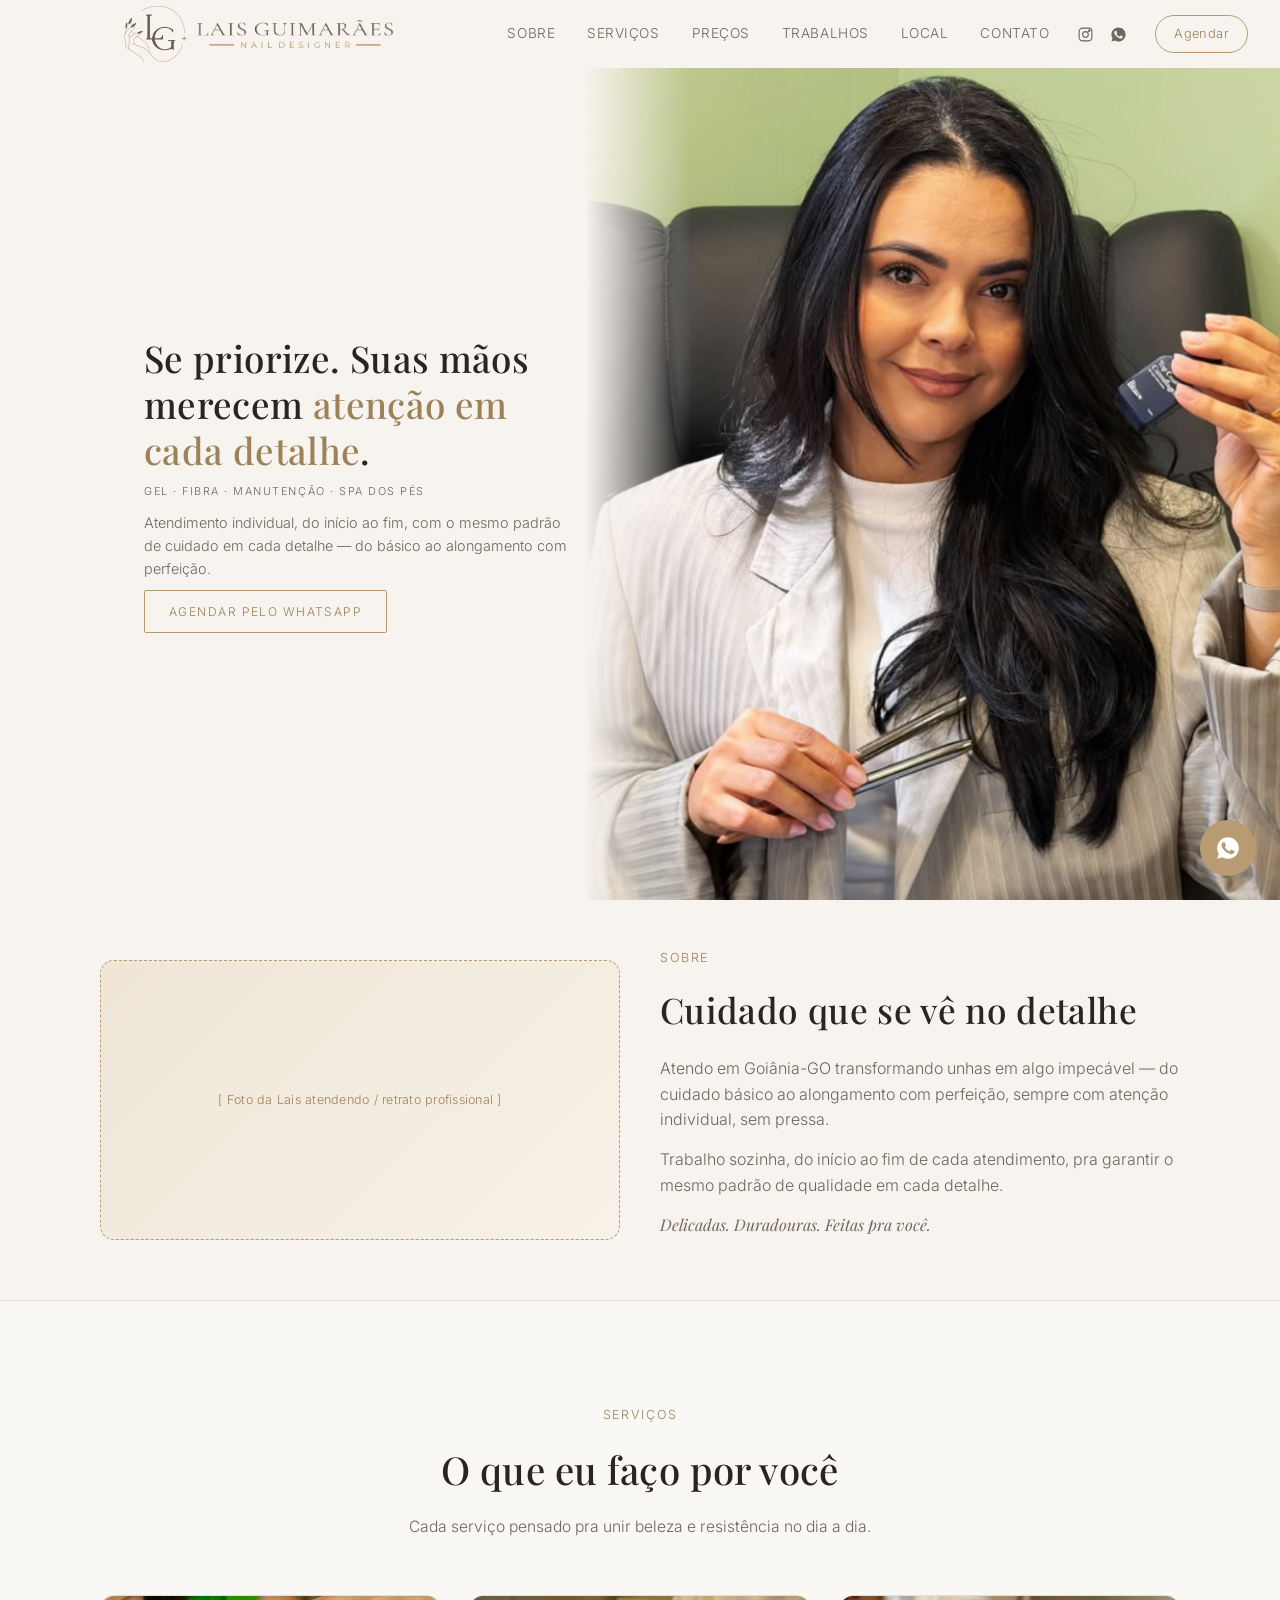
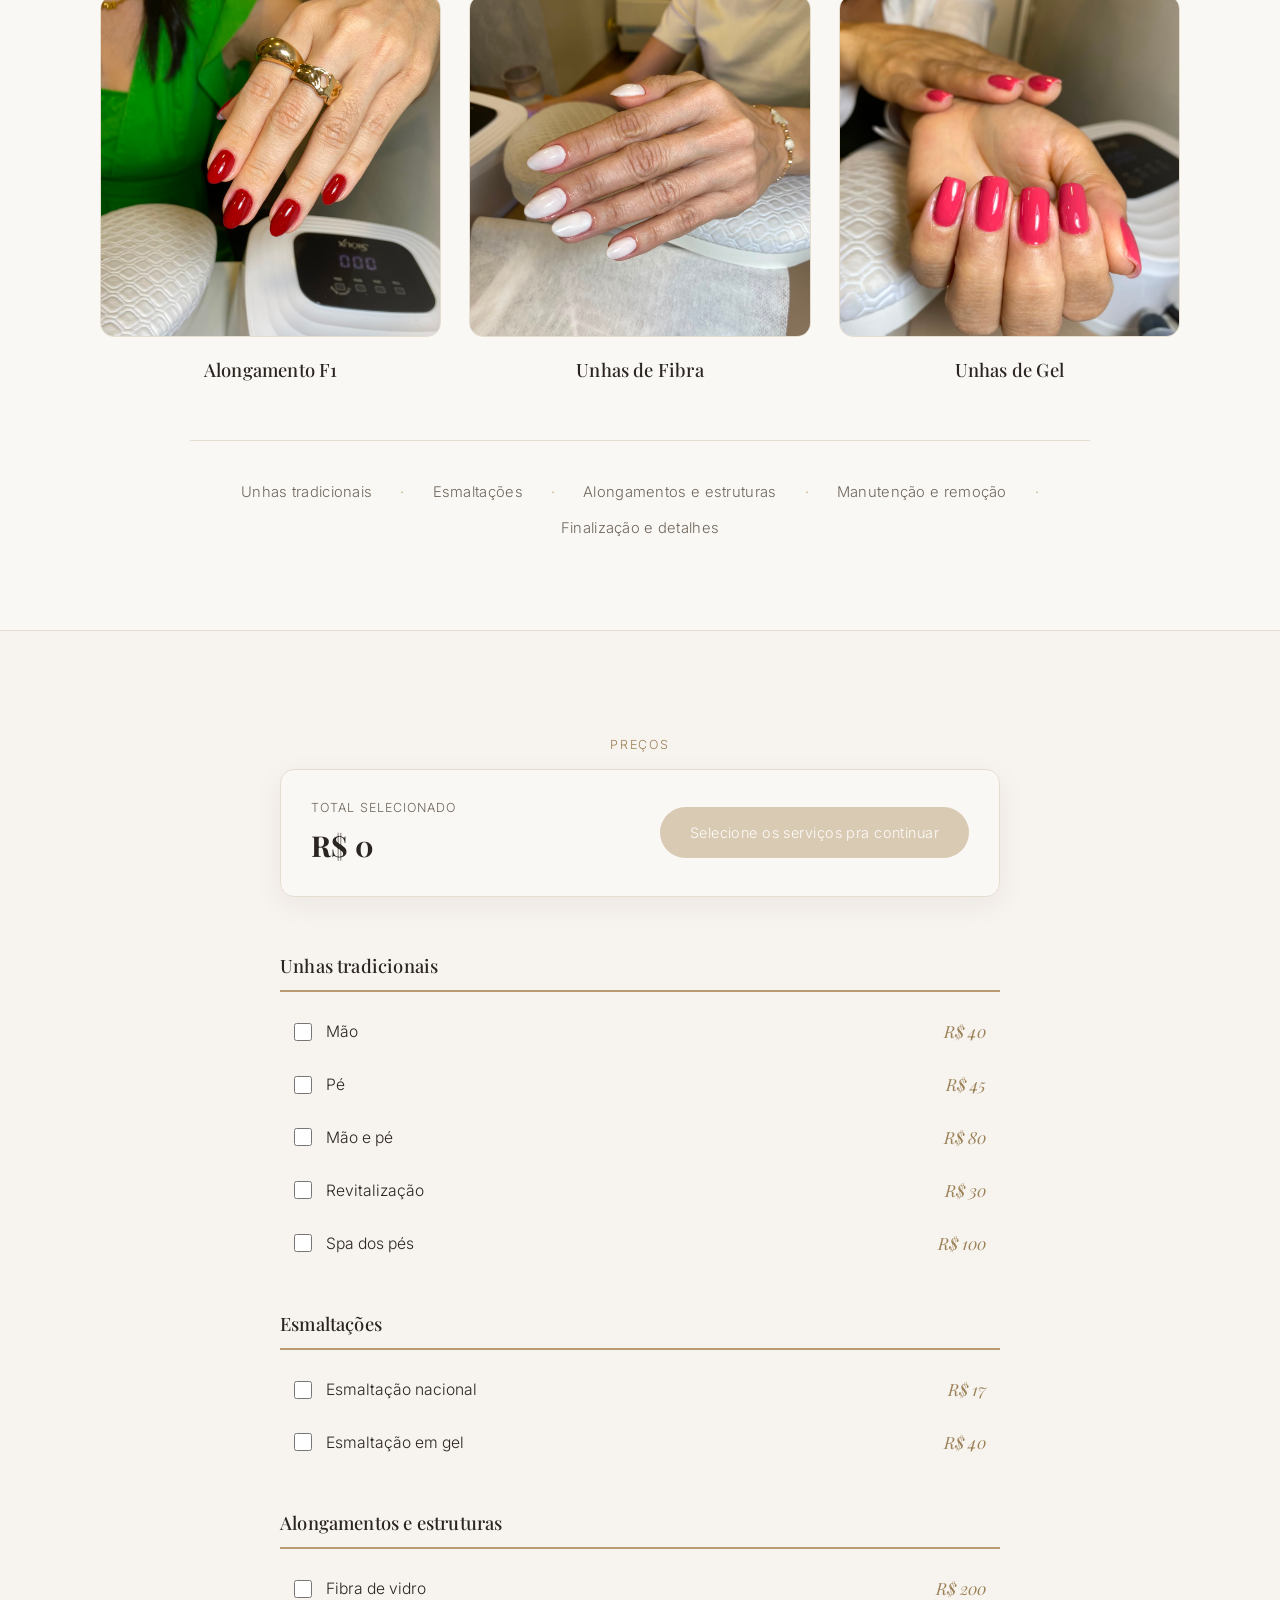
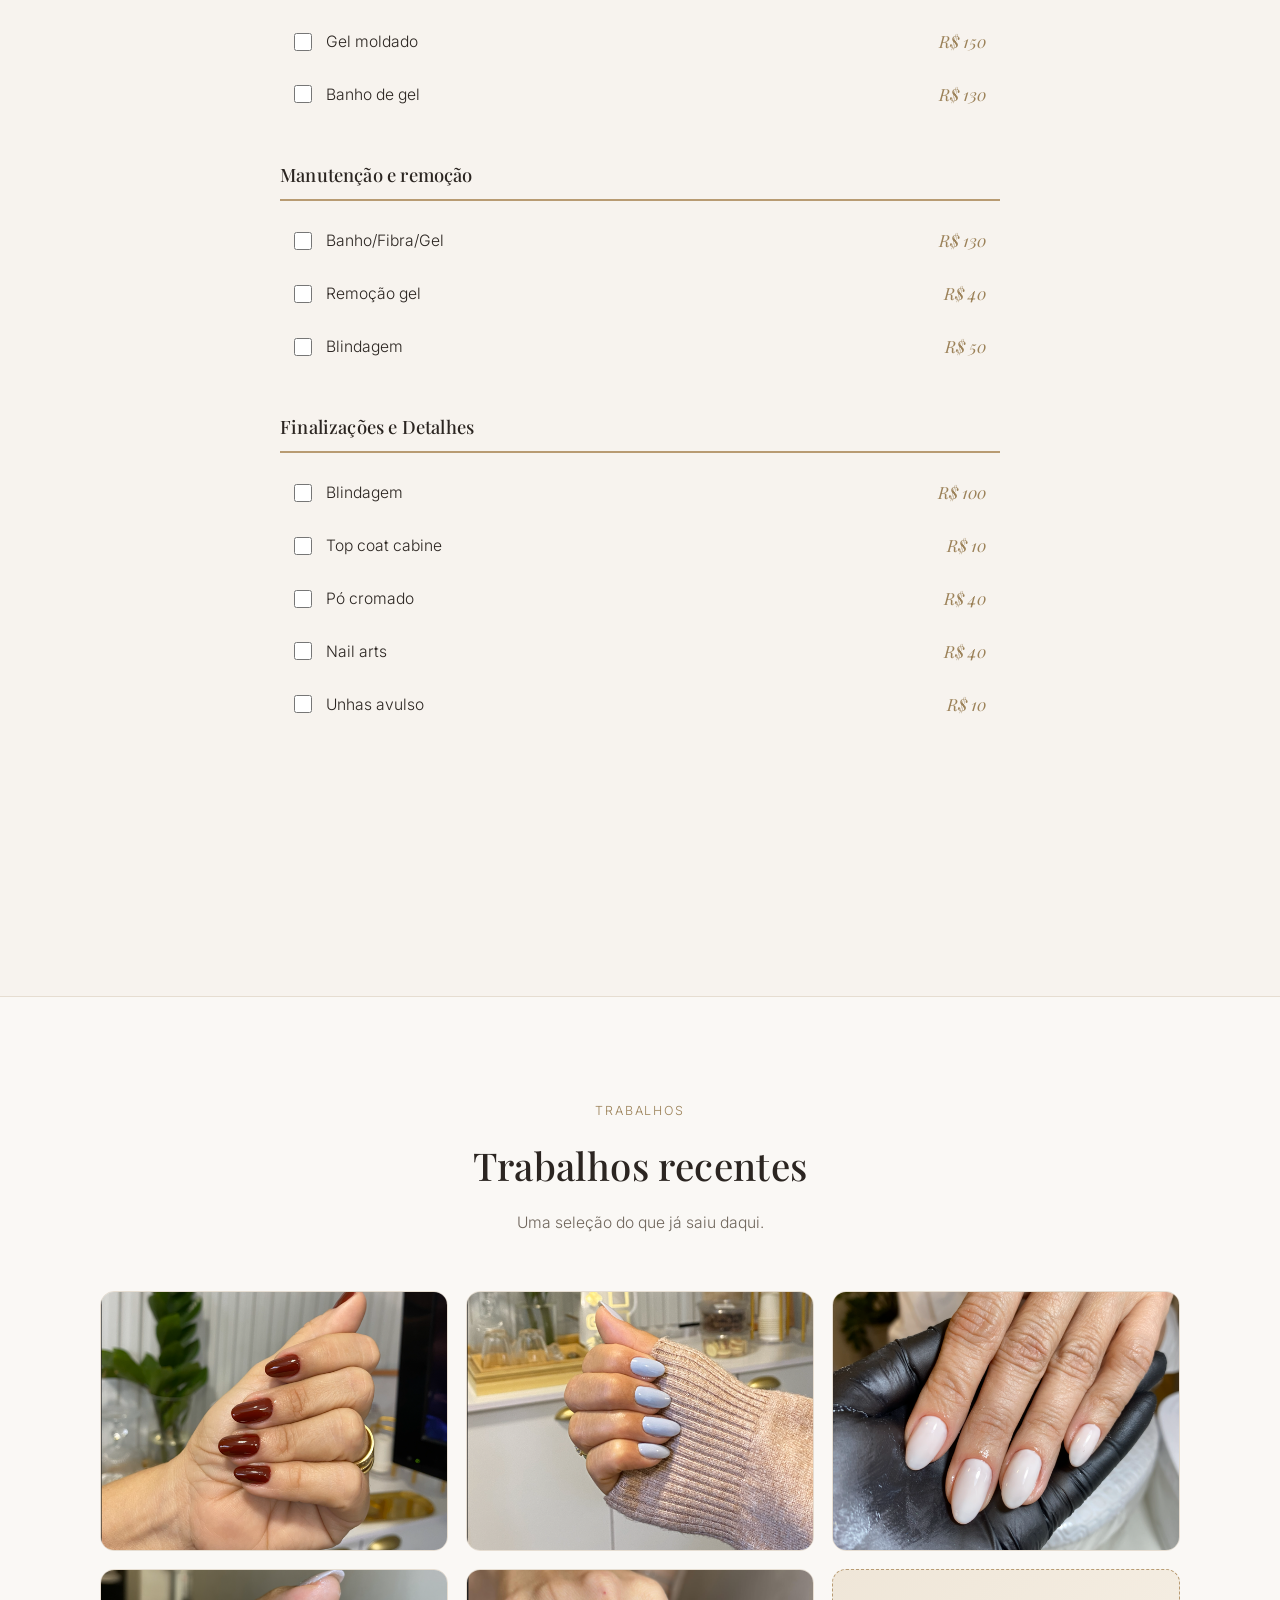
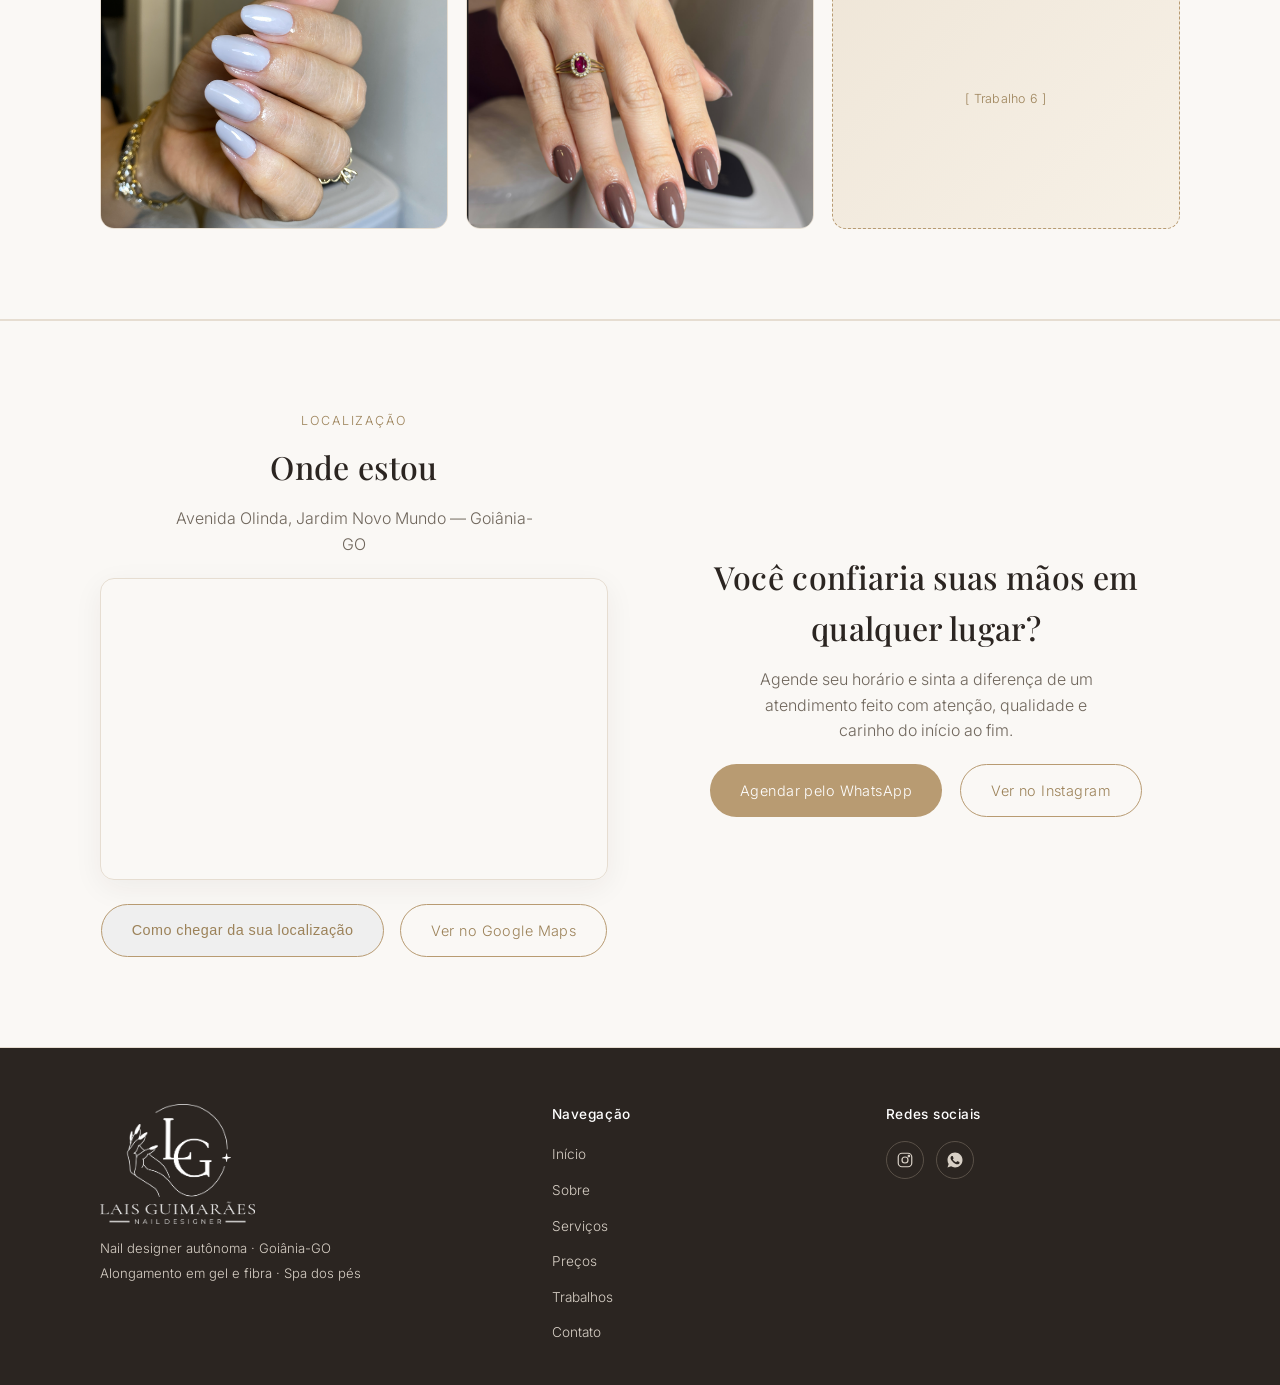
==== index.html @ 55060632 "Site institucional — Lais Guimarães Nail Design" ====
<!DOCTYPE html>
<html lang="pt-BR">
<head>
  <meta charset="UTF-8">
  <meta name="viewport" content="width=device-width, initial-scale=1.0">
  <title>Lais Guimarães Nail Design | Alongamento em Gel e Fibra, Spa dos Pés em Goiânia</title>
  <meta name="description" content="Alongamento em gel e fibra, manutenção e spa dos pés. Nail designer autônoma em Goiânia-GO. Agende pelo WhatsApp.">
  <link rel="stylesheet" href="css/styles.css">
</head>
<body>

  <header>
    <nav class="nav">
      <a href="#" class="logo">
        <img src="img/logo.png" alt="" class="logo-img">
        <img src="img/logo-nome.png" alt="Lais Guimarães Nail Designer" class="logo-nome-img">
      </a>
      <ul class="nav-links" id="nav-links">
        <li><a href="#sobre">Sobre</a></li>
        <li><a href="#servicos">Serviços</a></li>
        <li><a href="#precos">Preços</a></li>
        <li><a href="#portfolio">Trabalhos</a></li>
        <li><a href="#localizacao">Local</a></li>
        <li><a href="#contato">Contato</a></li>
      </ul>
      <div class="nav-social">
        <a href="https://instagram.com/laysgrocha" target="_blank" rel="noopener" aria-label="Instagram">
          <svg width="17" height="17" viewBox="0 0 24 24" fill="none" stroke="currentColor" stroke-width="1.6"><rect x="3" y="3" width="18" height="18" rx="5"/><circle cx="12" cy="12" r="4"/><circle cx="17.2" cy="6.8" r="1"/></svg>
        </a>
        <a href="https://wa.me/5514997321869" target="_blank" rel="noopener" aria-label="WhatsApp">
          <svg width="17" height="17" viewBox="0 0 24 24" fill="currentColor"><path d="M12.01 2C6.48 2 2 6.48 2 12.01c0 1.99.58 3.84 1.58 5.4L2 22l4.72-1.55a9.96 9.96 0 0 0 5.29 1.53h.01c5.52 0 10-4.48 10-10S17.53 2 12.01 2Zm5.85 14.24c-.25.7-1.45 1.34-2 1.42-.51.08-1.15.11-1.86-.12-.43-.14-.98-.32-1.68-.63-2.96-1.28-4.89-4.25-5.04-4.45-.15-.2-1.2-1.6-1.2-3.05 0-1.45.76-2.16 1.03-2.46.27-.3.59-.37.78-.37.2 0 .39 0 .56.01.18.01.42-.07.66.5.25.6.84 2.06.91 2.21.08.15.13.32.02.52-.1.2-.15.32-.3.49-.15.17-.31.38-.44.51-.15.15-.3.31-.13.6.17.3.76 1.25 1.63 2.02 1.12 1 2.06 1.31 2.36 1.46.3.15.47.13.65-.08.17-.2.73-.85.93-1.14.2-.3.4-.24.66-.15.27.1 1.72.81 2.01.96.3.15.49.22.56.35.08.13.08.72-.17 1.41Z"/></svg>
        </a>
      </div>
      <a href="https://wa.me/5514997321869" class="nav-cta" id="nav-cta" target="_blank" rel="noopener">Agendar</a>
      <button class="menu-toggle" id="menu-toggle" aria-label="Abrir menu">&#9776;</button>
    </nav>
  </header>

  <section class="hero" role="img" aria-label="Lais Guimarães, nail designer">
    <div class="hero-text">
      <h1>Se priorize. Suas mãos merecem <span class="accent">atenção em cada detalhe</span>.</h1>
      <p class="hero-tags">GEL &middot; FIBRA &middot; MANUTENÇÃO &middot; SPA DOS PÉS</p>
      <p class="hero-desc">Atendimento individual, do início ao fim, com o mesmo padrão de cuidado em cada detalhe — do básico ao alongamento com perfeição.</p>
      <a href="https://wa.me/5514997321869" class="btn btn-outline-lg" target="_blank" rel="noopener">Agendar pelo WhatsApp</a>
    </div>
  </section>

  <section id="sobre">
    <div class="sobre">
      <!-- FOTO: retrato da Lais trabalhando ou foto de estúdio — só pode ser foto real dela, não usar banco de imagens aqui -->
      <div class="img-placeholder" style="min-height:280px;">
        [ Foto da Lais atendendo / retrato profissional ]
      </div>
      <div class="sobre-texto">
        <p class="eyebrow">Sobre</p>
        <h2>Cuidado que se vê no detalhe</h2>
        <p>Atendo em Goiânia-GO transformando unhas em algo impecável — do cuidado básico ao alongamento com perfeição, sempre com atenção individual, sem pressa.</p>
        <p>Trabalho sozinha, do início ao fim de cada atendimento, pra garantir o mesmo padrão de qualidade em cada detalhe.</p>
        <p class="italic-accent">Delicadas. Duradouras. Feitas pra você.</p>
      </div>
    </div>
  </section>

  <section id="servicos" style="background:var(--bg-alt); border-top:1px solid var(--border); border-bottom:1px solid var(--border);">
    <div class="section-head">
      <p class="eyebrow">Serviços</p>
      <h2>O que eu faço por você</h2>
      <p>Cada serviço pensado pra unir beleza e resistência no dia a dia.</p>
    </div>
    <div class="servicos-destaque">
      <div class="servico-destaque-card">
        <img src="img/servico-f1.jpg" alt="Alongamento F1" class="servico-destaque-img" loading="lazy">
        <h3>Alongamento F1</h3>
      </div>
      <div class="servico-destaque-card">
        <img src="img/servico-fibra.jpg" alt="Unhas de Fibra" class="servico-destaque-img" loading="lazy">
        <h3>Unhas de Fibra</h3>
      </div>
      <div class="servico-destaque-card">
        <img src="img/servico-gel.jpg" alt="Unhas de Gel" class="servico-destaque-img" loading="lazy">
        <h3>Unhas de Gel</h3>
      </div>
    </div>

    <ul class="servicos-lista">
      <li>Unhas tradicionais</li>
      <li>Esmaltações</li>
      <li>Alongamentos e estruturas</li>
      <li>Manutenção e remoção</li>
      <li>Finalização e detalhes</li>
    </ul>
  </section>

  <section id="precos">
    <div class="section-head">
      <p class="eyebrow">Preços</p>
      <h2>Investimento por serviço</h2>
      <p>Selecione os serviços que quer fazer e já veja o total — depois é só continuar pro WhatsApp com o orçamento pronto.</p>
    </div>

    <form id="precos-form" class="precos-categorias">
      <div class="precos-categoria">
        <h3>Unhas tradicionais</h3>
        <div class="precos-lista">
          <label class="preco-item"><input type="checkbox" class="preco-check" data-label="Mão" data-price="40"><span class="preco-item-nome">Mão</span><span class="preco-item-valor">R$ 40</span></label>
          <label class="preco-item"><input type="checkbox" class="preco-check" data-label="Pé" data-price="45"><span class="preco-item-nome">Pé</span><span class="preco-item-valor">R$ 45</span></label>
          <label class="preco-item"><input type="checkbox" class="preco-check" data-label="Mão e pé" data-price="80"><span class="preco-item-nome">Mão e pé</span><span class="preco-item-valor">R$ 80</span></label>
          <label class="preco-item"><input type="checkbox" class="preco-check" data-label="Revitalização" data-price="30"><span class="preco-item-nome">Revitalização</span><span class="preco-item-valor">R$ 30</span></label>
          <label class="preco-item"><input type="checkbox" class="preco-check" data-label="Spa dos pés" data-price="100"><span class="preco-item-nome">Spa dos pés</span><span class="preco-item-valor">R$ 100</span></label>
        </div>
      </div>

      <div class="precos-categoria">
        <h3>Esmaltações</h3>
        <div class="precos-lista">
          <label class="preco-item"><input type="checkbox" class="preco-check" data-label="Esmaltação nacional" data-price="17"><span class="preco-item-nome">Esmaltação nacional</span><span class="preco-item-valor">R$ 17</span></label>
          <label class="preco-item"><input type="checkbox" class="preco-check" data-label="Esmaltação em gel" data-price="40"><span class="preco-item-nome">Esmaltação em gel</span><span class="preco-item-valor">R$ 40</span></label>
        </div>
      </div>

      <div class="precos-categoria">
        <h3>Alongamentos e estruturas</h3>
        <div class="precos-lista">
          <label class="preco-item"><input type="checkbox" class="preco-check" data-label="Fibra de vidro" data-price="200"><span class="preco-item-nome">Fibra de vidro</span><span class="preco-item-valor">R$ 200</span></label>
          <label class="preco-item"><input type="checkbox" class="preco-check" data-label="Gel moldado" data-price="150"><span class="preco-item-nome">Gel moldado</span><span class="preco-item-valor">R$ 150</span></label>
          <label class="preco-item"><input type="checkbox" class="preco-check" data-label="Banho de gel" data-price="130"><span class="preco-item-nome">Banho de gel</span><span class="preco-item-valor">R$ 130</span></label>
        </div>
      </div>

      <div class="precos-categoria">
        <h3>Manutenção e remoção</h3>
        <div class="precos-lista">
          <label class="preco-item"><input type="checkbox" class="preco-check" data-label="Manutenção (Banho/Fibra/Gel)" data-price="130"><span class="preco-item-nome">Banho/Fibra/Gel</span><span class="preco-item-valor">R$ 130</span></label>
          <label class="preco-item"><input type="checkbox" class="preco-check" data-label="Remoção gel" data-price="40"><span class="preco-item-nome">Remoção gel</span><span class="preco-item-valor">R$ 40</span></label>
          <label class="preco-item"><input type="checkbox" class="preco-check" data-label="Blindagem (manutenção)" data-price="50"><span class="preco-item-nome">Blindagem</span><span class="preco-item-valor">R$ 50</span></label>
        </div>
      </div>

      <div class="precos-categoria">
        <h3>Finalizações e Detalhes</h3>
        <div class="precos-lista">
          <label class="preco-item"><input type="checkbox" class="preco-check" data-label="Blindagem" data-price="100"><span class="preco-item-nome">Blindagem</span><span class="preco-item-valor">R$ 100</span></label>
          <label class="preco-item"><input type="checkbox" class="preco-check" data-label="Top coat cabine" data-price="10"><span class="preco-item-nome">Top coat cabine</span><span class="preco-item-valor">R$ 10</span></label>
          <label class="preco-item"><input type="checkbox" class="preco-check" data-label="Pó cromado" data-price="40"><span class="preco-item-nome">Pó cromado</span><span class="preco-item-valor">R$ 40</span></label>
          <label class="preco-item"><input type="checkbox" class="preco-check" data-label="Nail arts" data-price="40"><span class="preco-item-nome">Nail arts</span><span class="preco-item-valor">R$ 40</span></label>
          <label class="preco-item"><input type="checkbox" class="preco-check" data-label="Unhas avulso" data-price="10"><span class="preco-item-nome">Unhas avulso</span><span class="preco-item-valor">R$ 10</span></label>
        </div>
      </div>
    </form>

    <div class="precos-resumo">
      <div class="precos-total">
        <span>Total selecionado</span>
        <strong id="precos-total-valor">R$ 0</strong>
      </div>
      <a href="https://wa.me/5514997321869" id="precos-whatsapp" class="btn btn-primary is-disabled" target="_blank" rel="noopener">Selecione os serviços pra continuar</a>
    </div>
  </section>

  <section id="portfolio" style="background:var(--bg-alt); border-top:1px solid var(--border); border-bottom:1px solid var(--border);">
    <div class="section-head">
      <p class="eyebrow">Trabalhos</p>
      <h2>Trabalhos recentes</h2>
      <p>Uma seleção do que já saiu daqui.</p>
    </div>
    <div class="portfolio-grid">
      <img src="img/portfolio-1.png" alt="Unhas em tom vinho, trabalho da Lais Guimarães" loading="lazy">
      <img src="img/portfolio-2.png" alt="Unhas em azul serenity, trabalho da Lais Guimarães" loading="lazy">
      <img src="img/portfolio-3.png" alt="Unhas nude, trabalho da Lais Guimarães" loading="lazy">
      <img src="img/portfolio-4.png" alt="Unhas em lilás claro, trabalho da Lais Guimarães" loading="lazy">
      <img src="img/portfolio-5.png" alt="Unhas em nude acinzentado, trabalho da Lais Guimarães" loading="lazy">
      <div class="img-placeholder">[ Trabalho 6 ]</div>
    </div>
  </section>

  <section class="local-contato">
    <div class="local-contato-grid">
      <div id="localizacao" class="local-col">
        <p class="eyebrow">Localização</p>
        <h2>Onde estou</h2>
        <p>Avenida Olinda, Jardim Novo Mundo — Goiânia-GO</p>
        <div class="mapa-wrap">
          <iframe
            id="mapa-iframe"
            src="https://www.google.com/maps?q=-16.6959439,-49.2266178&hl=pt-BR&z=16&output=embed"
            loading="lazy"
            referrerpolicy="no-referrer-when-downgrade"
            title="Localização — Lais Guimarães Nail Design"
            allowfullscreen>
          </iframe>
        </div>
        <div class="mapa-cta">
          <button id="btn-como-chegar" class="btn btn-outline" type="button">Como chegar da sua localização</button>
          <a href="https://www.google.com/maps/place/Lais+Guimar%C3%A3es+Nail+Designer/@-16.6959439,-49.2266178,17z/data=!3m1!4b1!4m6!3m5!1s0x935ef1298a3b182b:0x8f6fe454f44cf568!8m2!3d-16.6959439!4d-49.2266178!16s%2Fg%2F11nvfbkqk7" class="btn btn-outline" target="_blank" rel="noopener">Ver no Google Maps</a>
        </div>
      </div>

      <div id="contato" class="local-col">
        <h2>Você confiaria suas mãos em qualquer lugar?</h2>
        <p>Agende seu horário e sinta a diferença de um atendimento feito com atenção, qualidade e carinho do início ao fim.</p>
        <div class="contato-links">
          <a href="https://wa.me/5514997321869" class="btn btn-primary" target="_blank" rel="noopener">Agendar pelo WhatsApp</a>
          <a href="https://instagram.com/laysgrocha" class="btn btn-outline" target="_blank" rel="noopener">Ver no Instagram</a>
        </div>
      </div>
    </div>
  </section>

  <footer class="site-footer">
    <div class="footer-grid">
      <div class="footer-brand">
        <img src="img/logo-completa.png" alt="Lais Guimarães Nail Design" class="footer-logo">
        <p class="footer-brand-info">Nail designer autônoma &middot; Goiânia-GO</p>
        <p class="footer-brand-info">Alongamento em gel e fibra &middot; Spa dos pés</p>
      </div>

      <div class="footer-col">
        <h4>Navegação</h4>
        <ul>
          <li><a href="#">Início</a></li>
          <li><a href="#sobre">Sobre</a></li>
          <li><a href="#servicos">Serviços</a></li>
          <li><a href="#precos">Preços</a></li>
          <li><a href="#portfolio">Trabalhos</a></li>
          <li><a href="#contato">Contato</a></li>
        </ul>
      </div>

      <div class="footer-col">
        <h4>Redes sociais</h4>
        <div class="footer-social">
          <a href="https://instagram.com/laysgrocha" target="_blank" rel="noopener" aria-label="Instagram">
            <svg width="18" height="18" viewBox="0 0 24 24" fill="none" stroke="currentColor" stroke-width="1.6"><rect x="3" y="3" width="18" height="18" rx="5"/><circle cx="12" cy="12" r="4"/><circle cx="17.2" cy="6.8" r="1"/></svg>
          </a>
          <a href="https://wa.me/5514997321869" target="_blank" rel="noopener" aria-label="WhatsApp">
            <svg width="18" height="18" viewBox="0 0 24 24" fill="currentColor"><path d="M12.01 2C6.48 2 2 6.48 2 12.01c0 1.99.58 3.84 1.58 5.4L2 22l4.72-1.55a9.96 9.96 0 0 0 5.29 1.53h.01c5.52 0 10-4.48 10-10S17.53 2 12.01 2Zm5.85 14.24c-.25.7-1.45 1.34-2 1.42-.51.08-1.15.11-1.86-.12-.43-.14-.98-.32-1.68-.63-2.96-1.28-4.89-4.25-5.04-4.45-.15-.2-1.2-1.6-1.2-3.05 0-1.45.76-2.16 1.03-2.46.27-.3.59-.37.78-.37.2 0 .39 0 .56.01.18.01.42-.07.66.5.25.6.84 2.06.91 2.21.08.15.13.32.02.52-.1.2-.15.32-.3.49-.15.17-.31.38-.44.51-.15.15-.3.31-.13.6.17.3.76 1.25 1.63 2.02 1.12 1 2.06 1.31 2.36 1.46.3.15.47.13.65-.08.17-.2.73-.85.93-1.14.2-.3.4-.24.66-.15.27.1 1.72.81 2.01.96.3.15.49.22.56.35.08.13.08.72-.17 1.41Z"/></svg>
          </a>
        </div>
      </div>
    </div>
  </footer>

  <a href="https://wa.me/5514997321869" class="whatsapp-float" target="_blank" rel="noopener" aria-label="Agendar pelo WhatsApp">
    <svg width="26" height="26" viewBox="0 0 24 24" fill="currentColor"><path d="M12.01 2C6.48 2 2 6.48 2 12.01c0 1.99.58 3.84 1.58 5.4L2 22l4.72-1.55a9.96 9.96 0 0 0 5.29 1.53h.01c5.52 0 10-4.48 10-10S17.53 2 12.01 2Zm5.85 14.24c-.25.7-1.45 1.34-2 1.42-.51.08-1.15.11-1.86-.12-.43-.14-.98-.32-1.68-.63-2.96-1.28-4.89-4.25-5.04-4.45-.15-.2-1.2-1.6-1.2-3.05 0-1.45.76-2.16 1.03-2.46.27-.3.59-.37.78-.37.2 0 .39 0 .56.01.18.01.42-.07.66.5.25.6.84 2.06.91 2.21.08.15.13.32.02.52-.1.2-.15.32-.3.49-.15.17-.31.38-.44.51-.15.15-.3.31-.13.6.17.3.76 1.25 1.63 2.02 1.12 1 2.06 1.31 2.36 1.46.3.15.47.13.65-.08.17-.2.73-.85.93-1.14.2-.3.4-.24.66-.15.27.1 1.72.81 2.01.96.3.15.49.22.56.35.08.13.08.72-.17 1.41Z"/></svg>
  </a>

  <script src="js/main.js"></script>
</body>
</html>
---- css/styles.css ----
/* Lais Guimarães Nail Design — identidade visual em identidade/design-guide.md */

@import url('https://fonts.googleapis.com/css2?family=Playfair+Display:ital,wght@0,400;0,500;1,400;1,500&family=Inter:wght@300;400;500&display=swap');

:root {
  --bg: #F7F3EE;
  --bg-alt: #FAF8F5;
  --accent: #B89B72;
  --accent-dark: #9c8259;
  --text: #2B2521;
  --text-soft: #6f665c;
  --border: #e6ddd1;
  --radius: 14px;
  --shadow: 0 8px 30px rgba(43, 37, 33, 0.06);
  --header-h: 68px;
}

* { box-sizing: border-box; margin: 0; padding: 0; }

html { scroll-behavior: smooth; }

body {
  font-family: 'Inter', system-ui, sans-serif;
  font-weight: 300;
  color: var(--text);
  background: var(--bg);
  line-height: 1.6;
  -webkit-font-smoothing: antialiased;
}

h1, h2, h3, .serif {
  font-family: 'Playfair Display', Georgia, serif;
  font-weight: 500;
  letter-spacing: 0.01em;
}

.italic-accent {
  font-family: 'Playfair Display', Georgia, serif;
  font-style: italic;
  font-weight: 400;
  color: var(--accent-dark);
}

a { color: inherit; text-decoration: none; }

img { max-width: 100%; display: block; }

.container {
  max-width: 1080px;
  margin: 0 auto;
  padding: 0 24px;
}

/* ---------- Header ---------- */

header {
  position: sticky;
  top: 0;
  z-index: 100;
  background: rgba(247, 243, 238, 0.9);
  backdrop-filter: blur(8px);
}

.nav {
  display: flex;
  align-items: center;
  gap: 28px;
  height: var(--header-h);
  padding-left: max(24px, calc((100vw - 1080px) / 2 + 24px));
  padding-right: 32px;
}

.logo {
  display: flex;
  align-items: center;
  gap: 10px;
  font-family: 'Playfair Display', serif;
  font-size: 1.25rem;
  letter-spacing: 0.03em;
}

.logo-img { height: 56px; width: auto; }

.logo-nome-img { height: 28px; width: auto; }

.nav-links {
  display: flex;
  gap: 32px;
  margin-left: auto;
  list-style: none;
  font-size: 0.85rem;
  letter-spacing: 0.04em;
  text-transform: uppercase;
}

.nav-links a {
  color: var(--text-soft);
  transition: color 0.2s;
}

.nav-links a:hover { color: var(--accent-dark); }

.nav-cta {
  display: inline-block;
  border: 1px solid var(--accent);
  color: var(--accent-dark);
  padding: 8px 18px;
  border-radius: 999px;
  font-size: 0.8rem;
  letter-spacing: 0.03em;
  transition: background 0.2s, color 0.2s;
  white-space: nowrap;
}

.nav-cta:hover { background: var(--accent); color: #fff; }

.nav-social {
  display: flex;
  gap: 16px;
  color: var(--text-soft);
}

.nav-social a { display: flex; transition: color 0.2s; }
.nav-social a:hover { color: var(--accent-dark); }

.menu-toggle {
  display: none;
  background: none;
  border: none;
  font-size: 1.5rem;
  color: var(--text);
  cursor: pointer;
}

/* ---------- Hero ---------- */

.hero {
  height: calc(100vh - var(--header-h));
  overflow: hidden;
  display: flex;
  align-items: center;
  background-color: var(--bg);
  background-image: url('../img/hero.png');
  background-size: cover;
  background-position: 75% 15%;
  background-repeat: no-repeat;
}

.hero-text {
  display: flex;
  flex-direction: column;
  justify-content: center;
  gap: 10px;
  padding: 24px 56px 24px 120px;
  max-width: 600px;
  overflow: hidden;
}

.hero-text h1 {
  font-size: clamp(1.8rem, 2.9vw, 2.3rem);
  line-height: 1.25;
}

.hero-text h1 .accent {
  color: var(--accent-dark);
}

.hero-tags {
  font-size: 0.68rem;
  letter-spacing: 0.14em;
  text-transform: uppercase;
  color: var(--text-soft);
}

.hero-desc {
  font-size: 0.9rem;
  color: var(--text-soft);
  max-width: 440px;
}

.btn {
  display: inline-flex;
  align-items: center;
  gap: 8px;
  padding: 14px 30px;
  border-radius: 999px;
  font-size: 0.9rem;
  letter-spacing: 0.03em;
  transition: transform 0.2s, box-shadow 0.2s;
}

.btn-primary {
  background: var(--accent);
  color: #fff;
}

.btn-primary:hover {
  background: var(--accent-dark);
  box-shadow: var(--shadow);
  transform: translateY(-1px);
}

.btn-outline {
  border: 1px solid var(--accent);
  color: var(--accent-dark);
}

.btn-outline:hover { background: var(--accent); color: #fff; }

.btn-outline-lg {
  border: 1px solid var(--accent);
  color: var(--accent-dark);
  border-radius: 2px;
  padding: 11px 24px;
  font-size: 0.75rem;
  text-transform: uppercase;
  letter-spacing: 0.12em;
  align-self: flex-start;
}

.btn-outline-lg:hover { background: var(--accent); color: #fff; }

/* ---------- WhatsApp flutuante ---------- */

.whatsapp-float {
  position: fixed;
  bottom: 24px;
  right: 24px;
  width: 56px;
  height: 56px;
  border-radius: 50%;
  background: var(--accent);
  color: #fff;
  display: flex;
  align-items: center;
  justify-content: center;
  box-shadow: var(--shadow);
  z-index: 200;
  transition: transform 0.2s, background 0.2s;
}

.whatsapp-float:hover { background: var(--accent-dark); transform: scale(1.06); }

/* ---------- Placeholder de imagem ---------- */

.img-placeholder {
  background: linear-gradient(135deg, #efe6d8, #f7f1e7);
  border: 1px dashed var(--accent);
  border-radius: var(--radius);
  display: flex;
  align-items: center;
  justify-content: center;
  text-align: center;
  color: var(--accent-dark);
  font-size: 0.78rem;
  letter-spacing: 0.02em;
  padding: 16px;
  min-height: 220px;
}

/* ---------- Seções gerais ---------- */

section { padding: 90px 24px; }

.section-head {
  text-align: center;
  max-width: 560px;
  margin: 0 auto 56px;
}

.section-head .eyebrow {
  font-size: 0.78rem;
  letter-spacing: 0.15em;
  text-transform: uppercase;
  color: var(--accent-dark);
  margin-bottom: 14px;
}

.section-head h2 { font-size: clamp(1.8rem, 3.5vw, 2.4rem); }

.section-head p {
  color: var(--text-soft);
  margin-top: 14px;
  font-size: 0.98rem;
}

/* ---------- Sobre ---------- */

#sobre { padding: 48px 24px; }

.sobre {
  display: grid;
  grid-template-columns: 1fr 1fr;
  gap: 40px;
  align-items: center;
  max-width: 1080px;
  margin: 0 auto;
}

.sobre-texto .eyebrow {
  font-size: 0.78rem;
  letter-spacing: 0.15em;
  text-transform: uppercase;
  color: var(--accent-dark);
  margin-bottom: 14px;
}

.sobre-texto h2 { font-size: clamp(1.7rem, 3vw, 2.2rem); margin-bottom: 18px; }

.sobre-texto p { color: var(--text-soft); margin-bottom: 14px; }

/* ---------- Serviços ---------- */

.servicos-destaque {
  display: grid;
  grid-template-columns: repeat(3, 1fr);
  gap: 28px;
  max-width: 1080px;
  margin: 0 auto;
}

.servico-destaque-card { text-align: center; }

.servico-destaque-img {
  aspect-ratio: 1 / 1;
  min-height: 0;
  width: 100%;
  margin-bottom: 18px;
  object-fit: cover;
  border-radius: var(--radius);
  border: 1px solid var(--border);
}

.servico-destaque-card h3 { font-size: 1.15rem; }

.servicos-lista {
  list-style: none;
  display: flex;
  justify-content: center;
  align-items: center;
  flex-wrap: wrap;
  gap: 12px 28px;
  max-width: 900px;
  margin: 56px auto 0;
  padding-top: 40px;
  border-top: 1px solid var(--border);
  text-align: center;
  color: var(--text-soft);
  font-size: 0.92rem;
  letter-spacing: 0.02em;
}

.servicos-lista li:not(:last-child)::after {
  content: '·';
  margin-left: 28px;
  color: var(--accent);
}

/* ---------- Preços ---------- */

.precos-categorias {
  max-width: 720px;
  margin: 0 auto;
  display: flex;
  flex-direction: column;
  gap: 40px;
}

.precos-categoria h3 {
  font-size: 1.15rem;
  padding-bottom: 10px;
  margin-bottom: 14px;
  border-bottom: 2px solid var(--accent);
}

.precos-lista {
  display: flex;
  flex-direction: column;
  gap: 2px;
}

.preco-item {
  display: flex;
  align-items: center;
  gap: 14px;
  padding: 12px 14px;
  border-radius: 8px;
  cursor: pointer;
  transition: background 0.2s;
}

.preco-item:hover { background: var(--bg-alt); }

.preco-item:has(.preco-check:checked) {
  background: var(--bg-alt);
  box-shadow: inset 0 0 0 1px var(--accent);
}

.preco-check {
  width: 18px;
  height: 18px;
  accent-color: var(--accent-dark);
  flex-shrink: 0;
}

.preco-item-nome { flex: 1; font-size: 0.98rem; }

.preco-item-valor {
  font-family: 'Playfair Display', serif;
  font-style: italic;
  color: var(--accent-dark);
  font-size: 1.05rem;
  white-space: nowrap;
}

.precos-resumo {
  max-width: 720px;
  margin: 48px auto 0;
  background: var(--bg-alt);
  border: 1px solid var(--border);
  border-radius: var(--radius);
  padding: 28px 30px;
  display: flex;
  align-items: center;
  justify-content: space-between;
  gap: 20px;
  flex-wrap: wrap;
  position: sticky;
  bottom: 16px;
  box-shadow: var(--shadow);
}

.precos-total {
  display: flex;
  flex-direction: column;
  gap: 4px;
}

.precos-total span {
  font-size: 0.78rem;
  letter-spacing: 0.08em;
  text-transform: uppercase;
  color: var(--text-soft);
}

.precos-total strong {
  font-family: 'Playfair Display', serif;
  font-size: 1.8rem;
  color: var(--text);
}

#precos-whatsapp.is-disabled {
  opacity: 0.5;
  pointer-events: none;
}

/* ---------- Portfólio ---------- */

.portfolio-grid {
  display: grid;
  grid-template-columns: repeat(3, 1fr);
  gap: 18px;
  max-width: 1080px;
  margin: 0 auto;
}

.portfolio-grid .img-placeholder { min-height: 260px; }

.portfolio-grid img {
  width: 100%;
  height: 260px;
  object-fit: cover;
  border-radius: var(--radius);
  border: 1px solid var(--border);
  transition: transform 0.3s;
}

.portfolio-grid img:hover { transform: scale(1.02); }

/* ---------- Localização ---------- */

.mapa-wrap {
  margin: 0 auto;
  border-radius: var(--radius);
  overflow: hidden;
  border: 1px solid var(--border);
  box-shadow: var(--shadow);
}

.mapa-wrap iframe {
  width: 100%;
  height: 300px;
  border: 0;
  display: block;
}

.mapa-cta {
  display: flex;
  justify-content: center;
  gap: 16px;
  flex-wrap: wrap;
  margin-top: 24px;
}

/* ---------- Localização + Contato (seção combinada) ---------- */

.local-contato {
  background: var(--bg-alt);
  border-top: 1px solid var(--border);
  border-bottom: 1px solid var(--border);
}

.local-contato-grid {
  display: grid;
  grid-template-columns: 1fr 1fr;
  gap: 64px;
  align-items: center;
  max-width: 1080px;
  margin: 0 auto;
  text-align: center;
}

.local-col .eyebrow {
  font-size: 0.78rem;
  letter-spacing: 0.15em;
  text-transform: uppercase;
  color: var(--accent-dark);
  margin-bottom: 10px;
}

.local-col h2 { font-size: clamp(1.5rem, 2.6vw, 2rem); margin-bottom: 14px; }

.local-col > p { color: var(--text-soft); max-width: 380px; margin: 0 auto 20px; }

.contato-links {
  display: flex;
  justify-content: center;
  gap: 18px;
  flex-wrap: wrap;
}

/* ---------- Footer ---------- */

.site-footer {
  background: var(--text);
  color: #d8d0c6;
  padding: 56px 24px 40px;
}

.footer-grid {
  max-width: 1080px;
  margin: 0 auto;
  display: grid;
  grid-template-columns: 1.4fr 1fr 1fr;
  gap: 40px;
}

.footer-logo {
  height: 120px;
  width: auto;
  margin-bottom: 14px;
  filter: brightness(0) invert(1);
}

.footer-brand-info { font-size: 0.82rem; margin-bottom: 4px; }

.footer-col h4 {
  color: #fff;
  font-family: 'Inter', sans-serif;
  font-weight: 500;
  font-size: 0.85rem;
  letter-spacing: 0.04em;
  margin-bottom: 16px;
}

.footer-col ul { list-style: none; }

.footer-col ul li:not(:last-child) { margin-bottom: 10px; }

.footer-col a {
  color: #d8d0c6;
  font-size: 0.85rem;
  transition: color 0.2s;
}

.footer-col a:hover { color: var(--accent); }

.footer-social { display: flex; gap: 12px; }

.footer-social a {
  width: 38px;
  height: 38px;
  border: 1px solid #5a5148;
  border-radius: 50%;
  display: flex;
  align-items: center;
  justify-content: center;
  color: #d8d0c6;
  transition: border-color 0.2s, color 0.2s;
}

.footer-social a:hover { border-color: var(--accent); color: var(--accent); }

/* ---------- Linktree ---------- */

.linktree-page {
  min-height: 100vh;
  display: flex;
  align-items: center;
  justify-content: center;
  padding: 48px 20px;
}

.linktree-card {
  width: 100%;
  max-width: 380px;
  text-align: center;
}

.linktree-avatar {
  width: 96px;
  height: 96px;
  border-radius: 50%;
  margin: 0 auto 20px;
}

.linktree-card h1 { font-size: 1.5rem; margin-bottom: 6px; }

.linktree-card .handle { color: var(--text-soft); font-size: 0.9rem; margin-bottom: 8px; }

.linktree-card .bio {
  color: var(--text-soft);
  font-size: 0.92rem;
  margin-bottom: 32px;
}

.linktree-links {
  display: flex;
  flex-direction: column;
  gap: 14px;
}

.linktree-link {
  display: block;
  background: var(--bg-alt);
  border: 1px solid var(--border);
  border-radius: 999px;
  padding: 16px 24px;
  font-size: 0.95rem;
  transition: border-color 0.2s, transform 0.2s;
}

.linktree-link:hover {
  border-color: var(--accent);
  transform: translateY(-2px);
}

.linktree-link.principal {
  background: var(--accent);
  color: #fff;
  border-color: var(--accent);
}

.linktree-link.principal:hover { background: var(--accent-dark); }

/* ---------- Responsivo ---------- */

@media (max-width: 860px) {
  .sobre { grid-template-columns: 1fr; }
  .servicos-destaque { grid-template-columns: repeat(2, 1fr); }
  .portfolio-grid { grid-template-columns: repeat(2, 1fr); }
  .local-contato-grid { grid-template-columns: 1fr; gap: 48px; }
  .footer-grid { grid-template-columns: 1fr; gap: 32px; text-align: center; }
  .footer-social { justify-content: center; }

  /* Nesse tamanho a foto de fundo já não sobra espaço pro degradê ficar atrás do texto,
     então o texto ganha um cartão sólido ancorado embaixo, sobre a foto. */
  .hero { align-items: flex-end; background-position: 65% 15%; }
  .hero-text {
    max-width: none;
    width: 100%;
    background: rgba(247, 243, 238, 0.94);
    backdrop-filter: blur(6px);
    padding: 24px 24px 28px;
    gap: 8px;
  }
}

@media (max-width: 640px) {
  .nav-links, .nav-cta, .nav-social { display: none; }
  .menu-toggle { display: block; }

  .nav-links.open {
    display: flex;
    flex-direction: column;
    gap: 20px;
    margin-left: 0;
    position: absolute;
    top: 100%;
    left: 0;
    right: 0;
    background: var(--bg);
    border-bottom: 1px solid var(--border);
    padding: 24px;
  }

  .nav-cta.open { display: inline-block; margin: 0 24px 24px; }

  .servicos-destaque { grid-template-columns: 1fr; max-width: 320px; }
  .servicos-lista { gap: 10px 20px; }
  .servicos-lista li:not(:last-child)::after { margin-left: 20px; }
  .portfolio-grid { grid-template-columns: 1fr; }

  .precos-resumo { flex-direction: column; align-items: stretch; text-align: center; position: static; }

  section { padding: 64px 20px; }
  .hero-text { padding: 20px 20px 24px; gap: 6px; }
  .whatsapp-float { width: 50px; height: 50px; bottom: 18px; right: 18px; }
}
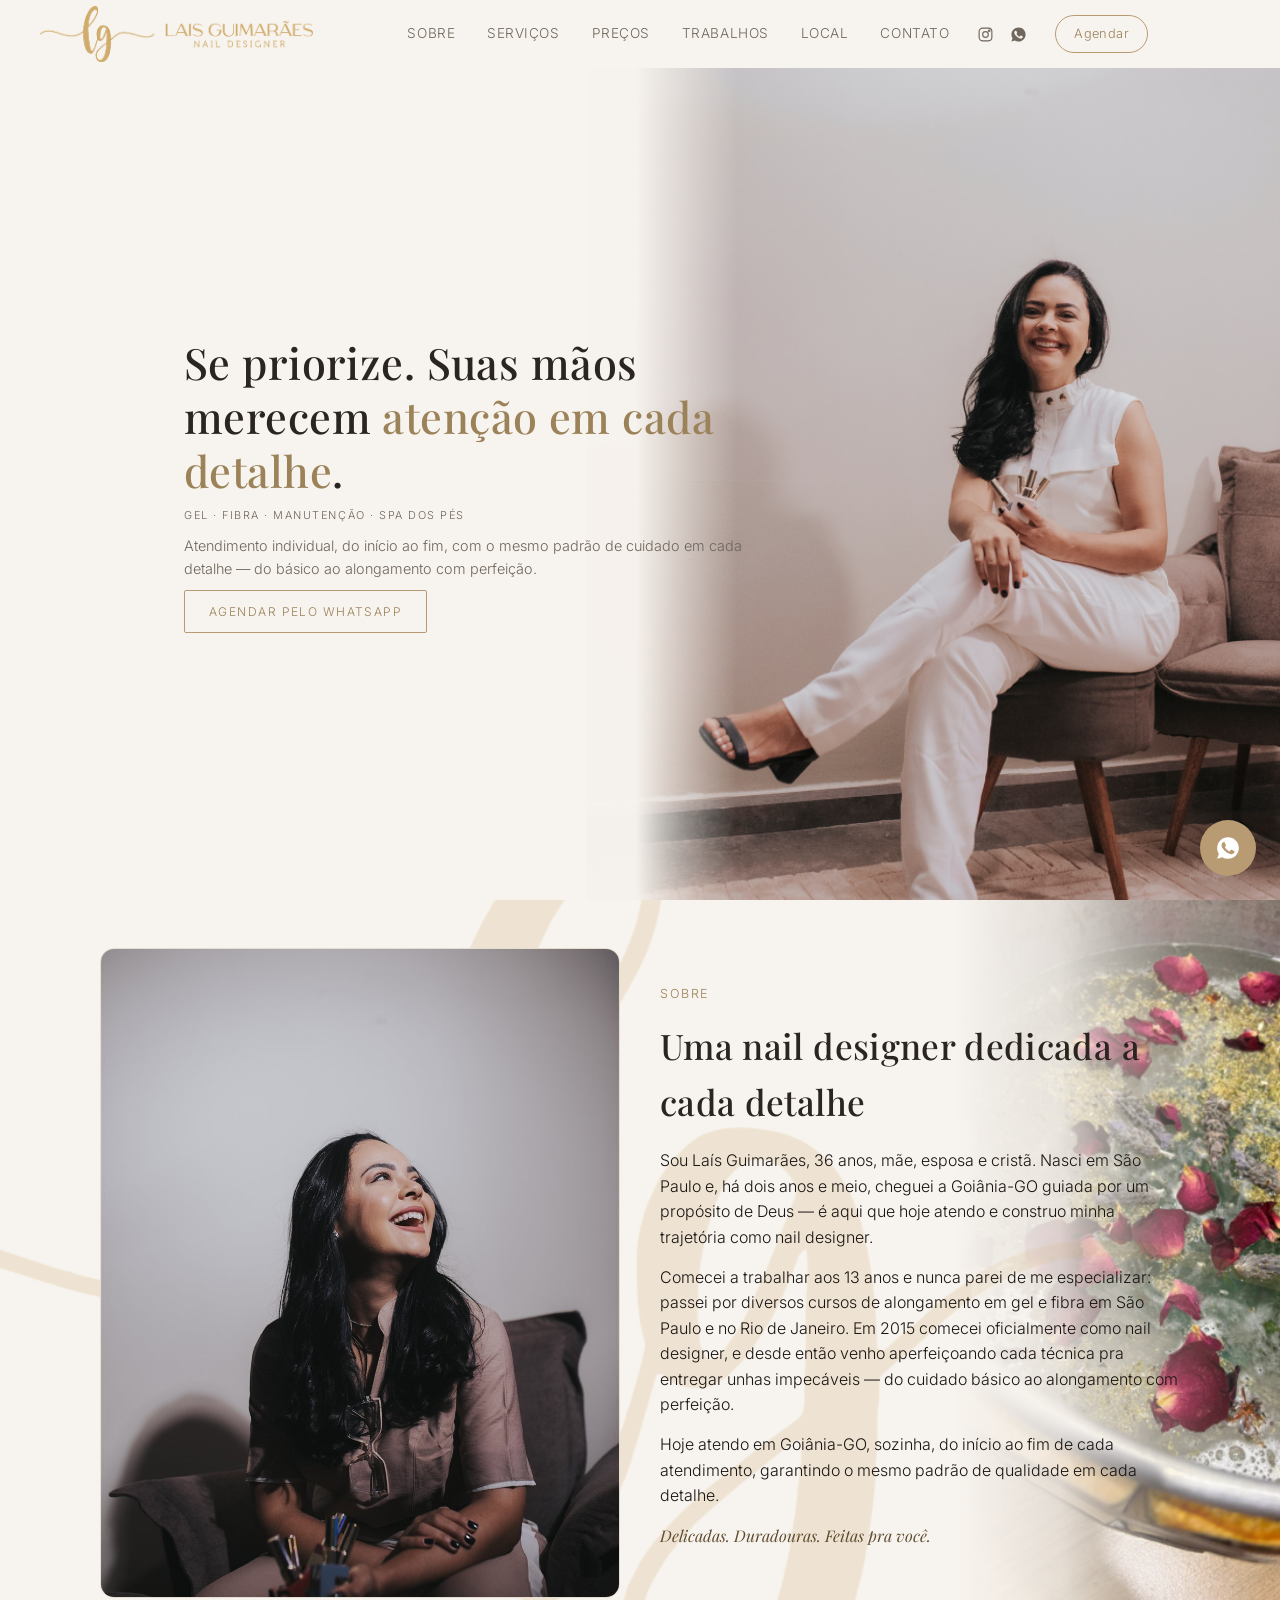
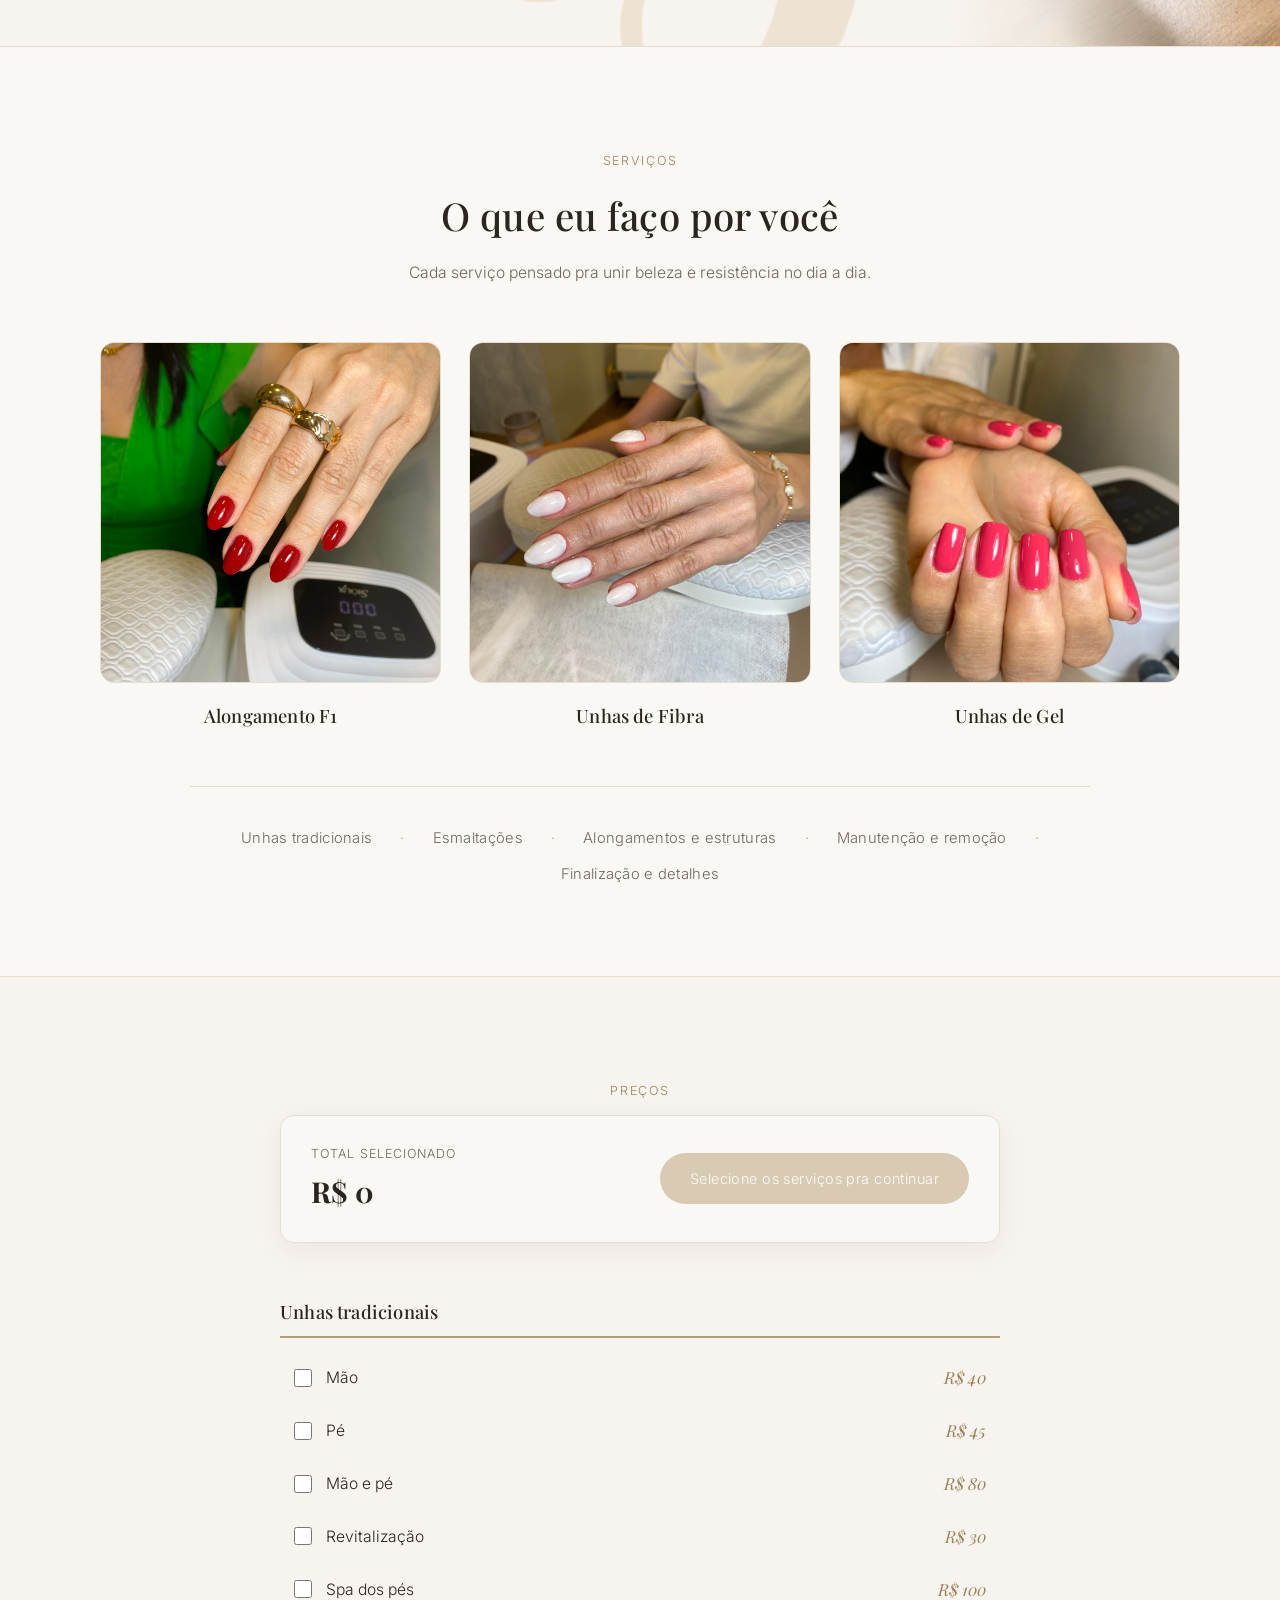
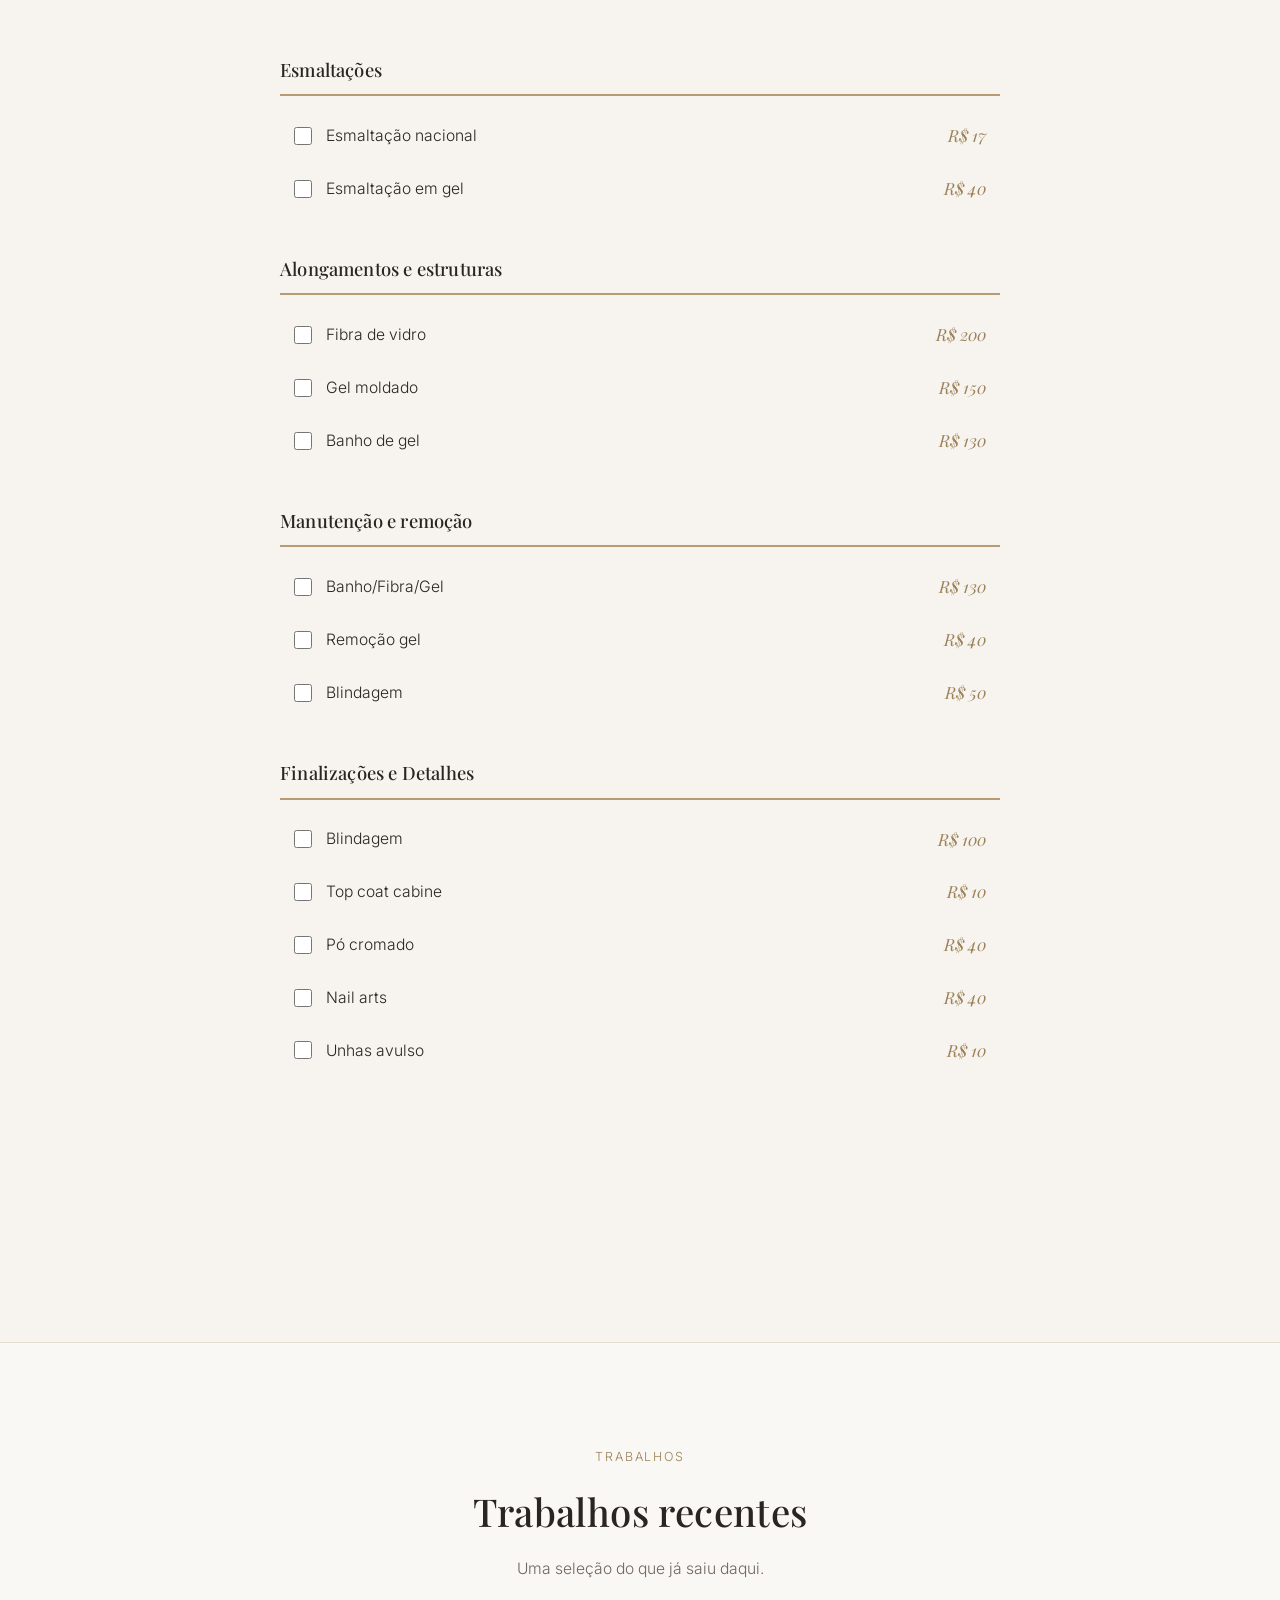
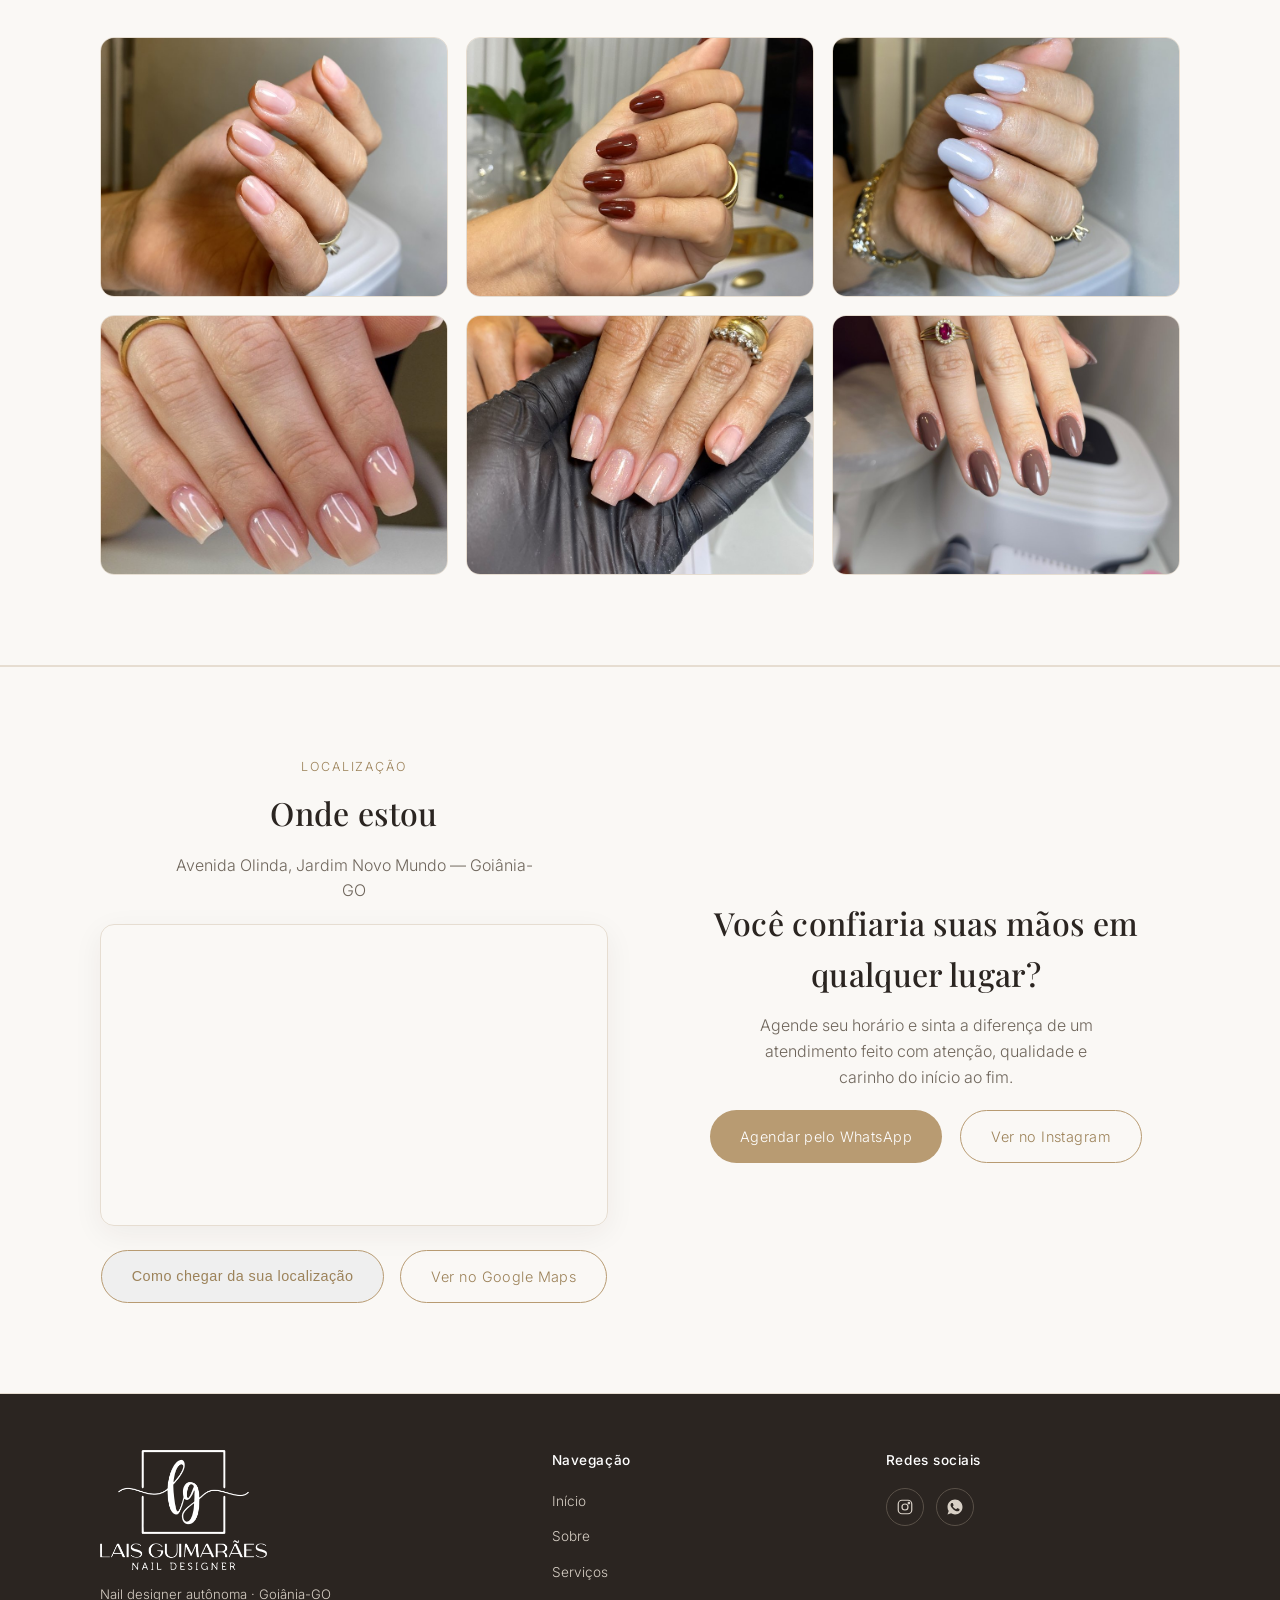
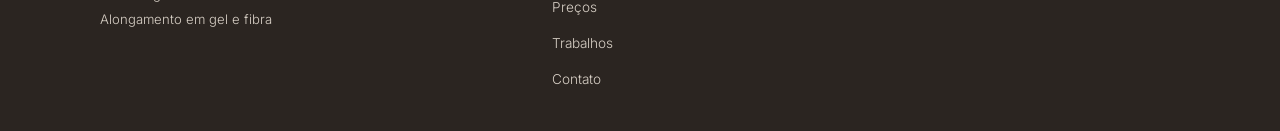
==== commit 50a3a632: "Novo logo, fotos reais de portfólio/retrato/hero, e ajustes responsivos Substitui a logo antiga por " ====
--- a/index.html
+++ b/index.html
@@ -24,14 +24,14 @@
         <li><a href="#contato">Contato</a></li>
       </ul>
       <div class="nav-social">
-        <a href="https://instagram.com/laysgrocha" target="_blank" rel="noopener" aria-label="Instagram">
+        <a href="https://www.instagram.com/laisguimaraesnail/" target="_blank" rel="noopener" aria-label="Instagram">
           <svg width="17" height="17" viewBox="0 0 24 24" fill="none" stroke="currentColor" stroke-width="1.6"><rect x="3" y="3" width="18" height="18" rx="5"/><circle cx="12" cy="12" r="4"/><circle cx="17.2" cy="6.8" r="1"/></svg>
         </a>
-        <a href="https://wa.me/5514997321869" target="_blank" rel="noopener" aria-label="WhatsApp">
+        <a href="https://wa.me/5514997321869?text=Oi%2C%20vim%20do%20seu%20site%20e%20gostaria%20de%20agendar%20um%20hor%C3%A1rio" target="_blank" rel="noopener" aria-label="WhatsApp">
           <svg width="17" height="17" viewBox="0 0 24 24" fill="currentColor"><path d="M12.01 2C6.48 2 2 6.48 2 12.01c0 1.99.58 3.84 1.58 5.4L2 22l4.72-1.55a9.96 9.96 0 0 0 5.29 1.53h.01c5.52 0 10-4.48 10-10S17.53 2 12.01 2Zm5.85 14.24c-.25.7-1.45 1.34-2 1.42-.51.08-1.15.11-1.86-.12-.43-.14-.98-.32-1.68-.63-2.96-1.28-4.89-4.25-5.04-4.45-.15-.2-1.2-1.6-1.2-3.05 0-1.45.76-2.16 1.03-2.46.27-.3.59-.37.78-.37.2 0 .39 0 .56.01.18.01.42-.07.66.5.25.6.84 2.06.91 2.21.08.15.13.32.02.52-.1.2-.15.32-.3.49-.15.17-.31.38-.44.51-.15.15-.3.31-.13.6.17.3.76 1.25 1.63 2.02 1.12 1 2.06 1.31 2.36 1.46.3.15.47.13.65-.08.17-.2.73-.85.93-1.14.2-.3.4-.24.66-.15.27.1 1.72.81 2.01.96.3.15.49.22.56.35.08.13.08.72-.17 1.41Z"/></svg>
         </a>
       </div>
-      <a href="https://wa.me/5514997321869" class="nav-cta" id="nav-cta" target="_blank" rel="noopener">Agendar</a>
+      <a href="https://wa.me/5514997321869?text=Oi%2C%20vim%20do%20seu%20site%20e%20gostaria%20de%20agendar%20um%20hor%C3%A1rio" class="nav-cta" id="nav-cta" target="_blank" rel="noopener">Agendar</a>
       <button class="menu-toggle" id="menu-toggle" aria-label="Abrir menu">&#9776;</button>
     </nav>
   </header>
@@ -41,21 +41,19 @@
       <h1>Se priorize. Suas mãos merecem <span class="accent">atenção em cada detalhe</span>.</h1>
       <p class="hero-tags">GEL &middot; FIBRA &middot; MANUTENÇÃO &middot; SPA DOS PÉS</p>
       <p class="hero-desc">Atendimento individual, do início ao fim, com o mesmo padrão de cuidado em cada detalhe — do básico ao alongamento com perfeição.</p>
-      <a href="https://wa.me/5514997321869" class="btn btn-outline-lg" target="_blank" rel="noopener">Agendar pelo WhatsApp</a>
+      <a href="https://wa.me/5514997321869?text=Oi%2C%20vim%20do%20seu%20site%20e%20gostaria%20de%20agendar%20um%20hor%C3%A1rio" class="btn btn-outline-lg" target="_blank" rel="noopener">Agendar pelo WhatsApp</a>
     </div>
   </section>
 
   <section id="sobre">
     <div class="sobre">
-      <!-- FOTO: retrato da Lais trabalhando ou foto de estúdio — só pode ser foto real dela, não usar banco de imagens aqui -->
-      <div class="img-placeholder" style="min-height:280px;">
-        [ Foto da Lais atendendo / retrato profissional ]
-      </div>
+      <img src="img/sobre-retrato.jpg" alt="Laís Guimarães, nail designer" class="sobre-foto" loading="lazy">
       <div class="sobre-texto">
         <p class="eyebrow">Sobre</p>
-        <h2>Cuidado que se vê no detalhe</h2>
-        <p>Atendo em Goiânia-GO transformando unhas em algo impecável — do cuidado básico ao alongamento com perfeição, sempre com atenção individual, sem pressa.</p>
-        <p>Trabalho sozinha, do início ao fim de cada atendimento, pra garantir o mesmo padrão de qualidade em cada detalhe.</p>
+        <h2>Uma nail designer dedicada a cada detalhe</h2>
+        <p>Sou Laís Guimarães, 36 anos, mãe, esposa e cristã. Nasci em São Paulo e, há dois anos e meio, cheguei a Goiânia-GO guiada por um propósito de Deus — é aqui que hoje atendo e construo minha trajetória como nail designer.</p>
+        <p>Comecei a trabalhar aos 13 anos e nunca parei de me especializar: passei por diversos cursos de alongamento em gel e fibra em São Paulo e no Rio de Janeiro. Em 2015 comecei oficialmente como nail designer, e desde então venho aperfeiçoando cada técnica pra entregar unhas impecáveis — do cuidado básico ao alongamento com perfeição.</p>
+        <p>Hoje atendo em Goiânia-GO, sozinha, do início ao fim de cada atendimento, garantindo o mesmo padrão de qualidade em cada detalhe.</p>
         <p class="italic-accent">Delicadas. Duradouras. Feitas pra você.</p>
       </div>
     </div>
@@ -164,12 +162,12 @@
       <p>Uma seleção do que já saiu daqui.</p>
     </div>
     <div class="portfolio-grid">
-      <img src="img/portfolio-1.png" alt="Unhas em tom vinho, trabalho da Lais Guimarães" loading="lazy">
-      <img src="img/portfolio-2.png" alt="Unhas em azul serenity, trabalho da Lais Guimarães" loading="lazy">
-      <img src="img/portfolio-3.png" alt="Unhas nude, trabalho da Lais Guimarães" loading="lazy">
-      <img src="img/portfolio-4.png" alt="Unhas em lilás claro, trabalho da Lais Guimarães" loading="lazy">
-      <img src="img/portfolio-5.png" alt="Unhas em nude acinzentado, trabalho da Lais Guimarães" loading="lazy">
-      <div class="img-placeholder">[ Trabalho 6 ]</div>
+      <img src="img/portfolio-1.jpg" alt="Unhas nude com esmaltação em gel, trabalho da Lais Guimarães" loading="lazy">
+      <img src="img/portfolio-2.jpg" alt="Unhas em tom marsala, trabalho da Lais Guimarães" loading="lazy">
+      <img src="img/portfolio-3.jpg" alt="Unhas em lilás claro, trabalho da Lais Guimarães" loading="lazy">
+      <img src="img/portfolio-4.jpg" alt="Unhas quadradas nude, trabalho da Lais Guimarães" loading="lazy">
+      <img src="img/portfolio-5.jpg" alt="Unhas nude, trabalho da Lais Guimarães" loading="lazy">
+      <img src="img/portfolio-6.jpg" alt="Unhas em tom nude acastanhado, trabalho da Lais Guimarães" loading="lazy">
     </div>
   </section>
 
@@ -199,8 +197,8 @@
         <h2>Você confiaria suas mãos em qualquer lugar?</h2>
         <p>Agende seu horário e sinta a diferença de um atendimento feito com atenção, qualidade e carinho do início ao fim.</p>
         <div class="contato-links">
-          <a href="https://wa.me/5514997321869" class="btn btn-primary" target="_blank" rel="noopener">Agendar pelo WhatsApp</a>
-          <a href="https://instagram.com/laysgrocha" class="btn btn-outline" target="_blank" rel="noopener">Ver no Instagram</a>
+          <a href="https://wa.me/5514997321869?text=Oi%2C%20vim%20do%20seu%20site%20e%20gostaria%20de%20agendar%20um%20hor%C3%A1rio" class="btn btn-primary" target="_blank" rel="noopener">Agendar pelo WhatsApp</a>
+          <a href="https://www.instagram.com/laisguimaraesnail/" class="btn btn-outline" target="_blank" rel="noopener">Ver no Instagram</a>
         </div>
       </div>
     </div>
@@ -211,7 +209,7 @@
       <div class="footer-brand">
         <img src="img/logo-completa.png" alt="Lais Guimarães Nail Design" class="footer-logo">
         <p class="footer-brand-info">Nail designer autônoma &middot; Goiânia-GO</p>
-        <p class="footer-brand-info">Alongamento em gel e fibra &middot; Spa dos pés</p>
+        <p class="footer-brand-info">Alongamento em gel e fibra</p>
       </div>
 
       <div class="footer-col">
@@ -229,10 +227,10 @@
       <div class="footer-col">
         <h4>Redes sociais</h4>
         <div class="footer-social">
-          <a href="https://instagram.com/laysgrocha" target="_blank" rel="noopener" aria-label="Instagram">
+          <a href="https://www.instagram.com/laisguimaraesnail/" target="_blank" rel="noopener" aria-label="Instagram">
             <svg width="18" height="18" viewBox="0 0 24 24" fill="none" stroke="currentColor" stroke-width="1.6"><rect x="3" y="3" width="18" height="18" rx="5"/><circle cx="12" cy="12" r="4"/><circle cx="17.2" cy="6.8" r="1"/></svg>
           </a>
-          <a href="https://wa.me/5514997321869" target="_blank" rel="noopener" aria-label="WhatsApp">
+          <a href="https://wa.me/5514997321869?text=Oi%2C%20vim%20do%20seu%20site%20e%20gostaria%20de%20agendar%20um%20hor%C3%A1rio" target="_blank" rel="noopener" aria-label="WhatsApp">
             <svg width="18" height="18" viewBox="0 0 24 24" fill="currentColor"><path d="M12.01 2C6.48 2 2 6.48 2 12.01c0 1.99.58 3.84 1.58 5.4L2 22l4.72-1.55a9.96 9.96 0 0 0 5.29 1.53h.01c5.52 0 10-4.48 10-10S17.53 2 12.01 2Zm5.85 14.24c-.25.7-1.45 1.34-2 1.42-.51.08-1.15.11-1.86-.12-.43-.14-.98-.32-1.68-.63-2.96-1.28-4.89-4.25-5.04-4.45-.15-.2-1.2-1.6-1.2-3.05 0-1.45.76-2.16 1.03-2.46.27-.3.59-.37.78-.37.2 0 .39 0 .56.01.18.01.42-.07.66.5.25.6.84 2.06.91 2.21.08.15.13.32.02.52-.1.2-.15.32-.3.49-.15.17-.31.38-.44.51-.15.15-.3.31-.13.6.17.3.76 1.25 1.63 2.02 1.12 1 2.06 1.31 2.36 1.46.3.15.47.13.65-.08.17-.2.73-.85.93-1.14.2-.3.4-.24.66-.15.27.1 1.72.81 2.01.96.3.15.49.22.56.35.08.13.08.72-.17 1.41Z"/></svg>
           </a>
         </div>
@@ -240,7 +238,7 @@
     </div>
   </footer>
 
-  <a href="https://wa.me/5514997321869" class="whatsapp-float" target="_blank" rel="noopener" aria-label="Agendar pelo WhatsApp">
+  <a href="https://wa.me/5514997321869?text=Oi%2C%20vim%20do%20seu%20site%20e%20gostaria%20de%20agendar%20um%20hor%C3%A1rio" class="whatsapp-float" target="_blank" rel="noopener" aria-label="Agendar pelo WhatsApp">
     <svg width="26" height="26" viewBox="0 0 24 24" fill="currentColor"><path d="M12.01 2C6.48 2 2 6.48 2 12.01c0 1.99.58 3.84 1.58 5.4L2 22l4.72-1.55a9.96 9.96 0 0 0 5.29 1.53h.01c5.52 0 10-4.48 10-10S17.53 2 12.01 2Zm5.85 14.24c-.25.7-1.45 1.34-2 1.42-.51.08-1.15.11-1.86-.12-.43-.14-.98-.32-1.68-.63-2.96-1.28-4.89-4.25-5.04-4.45-.15-.2-1.2-1.6-1.2-3.05 0-1.45.76-2.16 1.03-2.46.27-.3.59-.37.78-.37.2 0 .39 0 .56.01.18.01.42-.07.66.5.25.6.84 2.06.91 2.21.08.15.13.32.02.52-.1.2-.15.32-.3.49-.15.17-.31.38-.44.51-.15.15-.3.31-.13.6.17.3.76 1.25 1.63 2.02 1.12 1 2.06 1.31 2.36 1.46.3.15.47.13.65-.08.17-.2.73-.85.93-1.14.2-.3.4-.24.66-.15.27.1 1.72.81 2.01.96.3.15.49.22.56.35.08.13.08.72-.17 1.41Z"/></svg>
   </a>
 
--- a/css/styles.css
+++ b/css/styles.css
@@ -66,8 +66,8 @@
   align-items: center;
   gap: 28px;
   height: var(--header-h);
-  padding-left: max(24px, calc((100vw - 1080px) / 2 + 24px));
-  padding-right: 32px;
+  padding-left: 40px;
+  padding-right: max(32px, calc((100vw - 1080px) / 2 + 32px));
 }
 
 .logo {
@@ -130,6 +130,8 @@
   font-size: 1.5rem;
   color: var(--text);
   cursor: pointer;
+  padding: 10px;
+  margin: -10px -10px -10px 0;
 }
 
 /* ---------- Hero ---------- */
@@ -151,13 +153,13 @@
   flex-direction: column;
   justify-content: center;
   gap: 10px;
-  padding: 24px 56px 24px 120px;
-  max-width: 600px;
+  padding: 24px 40px 24px 160px;
+  max-width: 800px;
   overflow: hidden;
 }
 
 .hero-text h1 {
-  font-size: clamp(1.8rem, 2.9vw, 2.3rem);
+  font-size: clamp(2.1rem, 3.4vw, 2.7rem);
   line-height: 1.25;
 }
 
@@ -175,7 +177,7 @@
 .hero-desc {
   font-size: 0.9rem;
   color: var(--text-soft);
-  max-width: 440px;
+  max-width: 620px;
 }
 
 .btn {
@@ -286,7 +288,17 @@
 
 /* ---------- Sobre ---------- */
 
-#sobre { padding: 48px 24px; }
+#sobre {
+  padding: 48px 24px;
+  min-height: 640px;
+  display: flex;
+  align-items: center;
+  background-color: var(--bg);
+  background-image: url('../img/sobre-fundo.png');
+  background-size: cover;
+  background-position: center;
+  background-repeat: no-repeat;
+}
 
 .sobre {
   display: grid;
@@ -297,6 +309,15 @@
   margin: 0 auto;
 }
 
+.sobre-foto {
+  width: 100%;
+  aspect-ratio: 4 / 5;
+  object-fit: cover;
+  object-position: center 20%;
+  border-radius: var(--radius);
+  border: 1px solid var(--border);
+}
+
 .sobre-texto .eyebrow {
   font-size: 0.78rem;
   letter-spacing: 0.15em;
@@ -307,7 +328,9 @@
 
 .sobre-texto h2 { font-size: clamp(1.7rem, 3vw, 2.2rem); margin-bottom: 18px; }
 
-.sobre-texto p { color: var(--text-soft); margin-bottom: 14px; }
+.sobre-texto p { color: #1a1512; margin-bottom: 14px; }
+
+.sobre-texto .italic-accent { color: #5f4b2e; }
 
 /* ---------- Serviços ---------- */
 
@@ -470,6 +493,7 @@
   width: 100%;
   height: 260px;
   object-fit: cover;
+  object-position: center 80%;
   border-radius: var(--radius);
   border: 1px solid var(--border);
   transition: transform 0.3s;
@@ -665,28 +689,12 @@
 
 /* ---------- Responsivo ---------- */
 
-@media (max-width: 860px) {
-  .sobre { grid-template-columns: 1fr; }
-  .servicos-destaque { grid-template-columns: repeat(2, 1fr); }
-  .portfolio-grid { grid-template-columns: repeat(2, 1fr); }
-  .local-contato-grid { grid-template-columns: 1fr; gap: 48px; }
-  .footer-grid { grid-template-columns: 1fr; gap: 32px; text-align: center; }
-  .footer-social { justify-content: center; }
-
-  /* Nesse tamanho a foto de fundo já não sobra espaço pro degradê ficar atrás do texto,
-     então o texto ganha um cartão sólido ancorado embaixo, sobre a foto. */
-  .hero { align-items: flex-end; background-position: 65% 15%; }
-  .hero-text {
-    max-width: none;
-    width: 100%;
-    background: rgba(247, 243, 238, 0.94);
-    backdrop-filter: blur(6px);
-    padding: 24px 24px 28px;
-    gap: 8px;
-  }
-}
-
-@media (max-width: 640px) {
+/* Abaixo de 1024px o menu completo (6 links + ícones + botão) não cabe mais
+   ao lado da logo grande — vira hambúrguer aqui, bem antes do breakpoint de
+   celular, pra não cortar/quebrar em tablets e janelas médias. */
+@media (max-width: 1024px) {
+  .nav { padding-left: 20px; padding-right: 12px; gap: 12px; }
+
   .nav-links, .nav-cta, .nav-social { display: none; }
   .menu-toggle { display: block; }
 
@@ -705,6 +713,42 @@
   }
 
   .nav-cta.open { display: inline-block; margin: 0 24px 24px; }
+}
+
+@media (max-width: 860px) {
+  .sobre { grid-template-columns: 1fr; }
+  .servicos-destaque { grid-template-columns: repeat(2, 1fr); }
+  .portfolio-grid { grid-template-columns: repeat(2, 1fr); }
+  .local-contato-grid { grid-template-columns: 1fr; gap: 48px; }
+  .footer-grid { grid-template-columns: 1fr; gap: 32px; text-align: center; }
+  .footer-social { justify-content: center; }
+
+  /* Nesse tamanho a foto de fundo já não sobra espaço pro degradê ficar atrás do texto,
+     então o texto ganha um cartão sólido ancorado embaixo, sobre a foto. */
+  .hero { align-items: flex-end; background-position: 65% 15%; }
+  .hero-text {
+    max-width: none;
+    width: 100%;
+    background: rgba(247, 243, 238, 0.94);
+    backdrop-filter: blur(6px);
+    padding: 24px 24px 28px;
+    gap: 8px;
+  }
+
+  /* O fundo composto (foto + área lisa) foi desenhado pra proporção larga do
+     desktop — empilhado e mais alto que largo, o "cover" só mostraria uma
+     fatia recortada aleatória da foto. Melhor cair pra cor sólida aqui; o
+     retrato real (.sobre-foto) e o texto já carregam a seção sozinhos. */
+  #sobre {
+    min-height: 0;
+    background-image: none;
+  }
+}
+
+@media (max-width: 640px) {
+  .logo { gap: 6px; }
+  .logo-img { height: 38px; }
+  .logo-nome-img { height: 17px; }
 
   .servicos-destaque { grid-template-columns: 1fr; max-width: 320px; }
   .servicos-lista { gap: 10px 20px; }
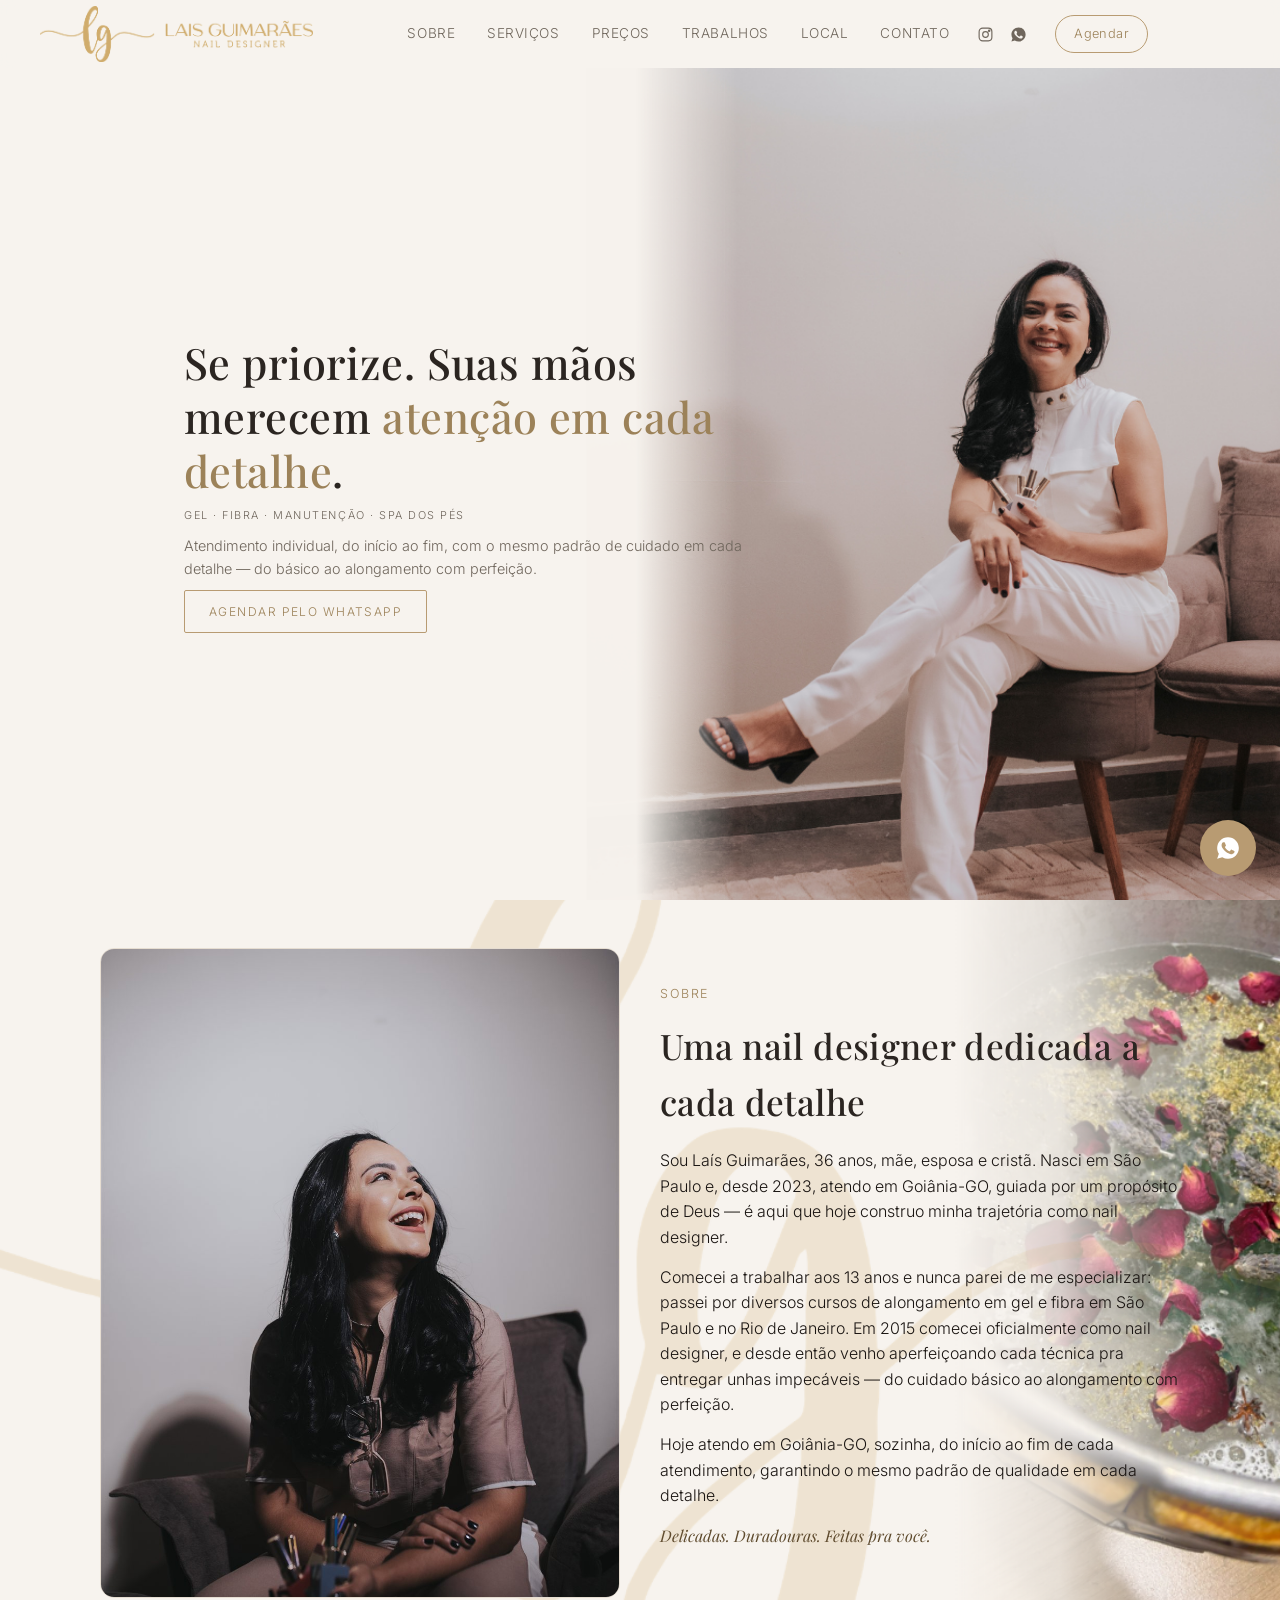
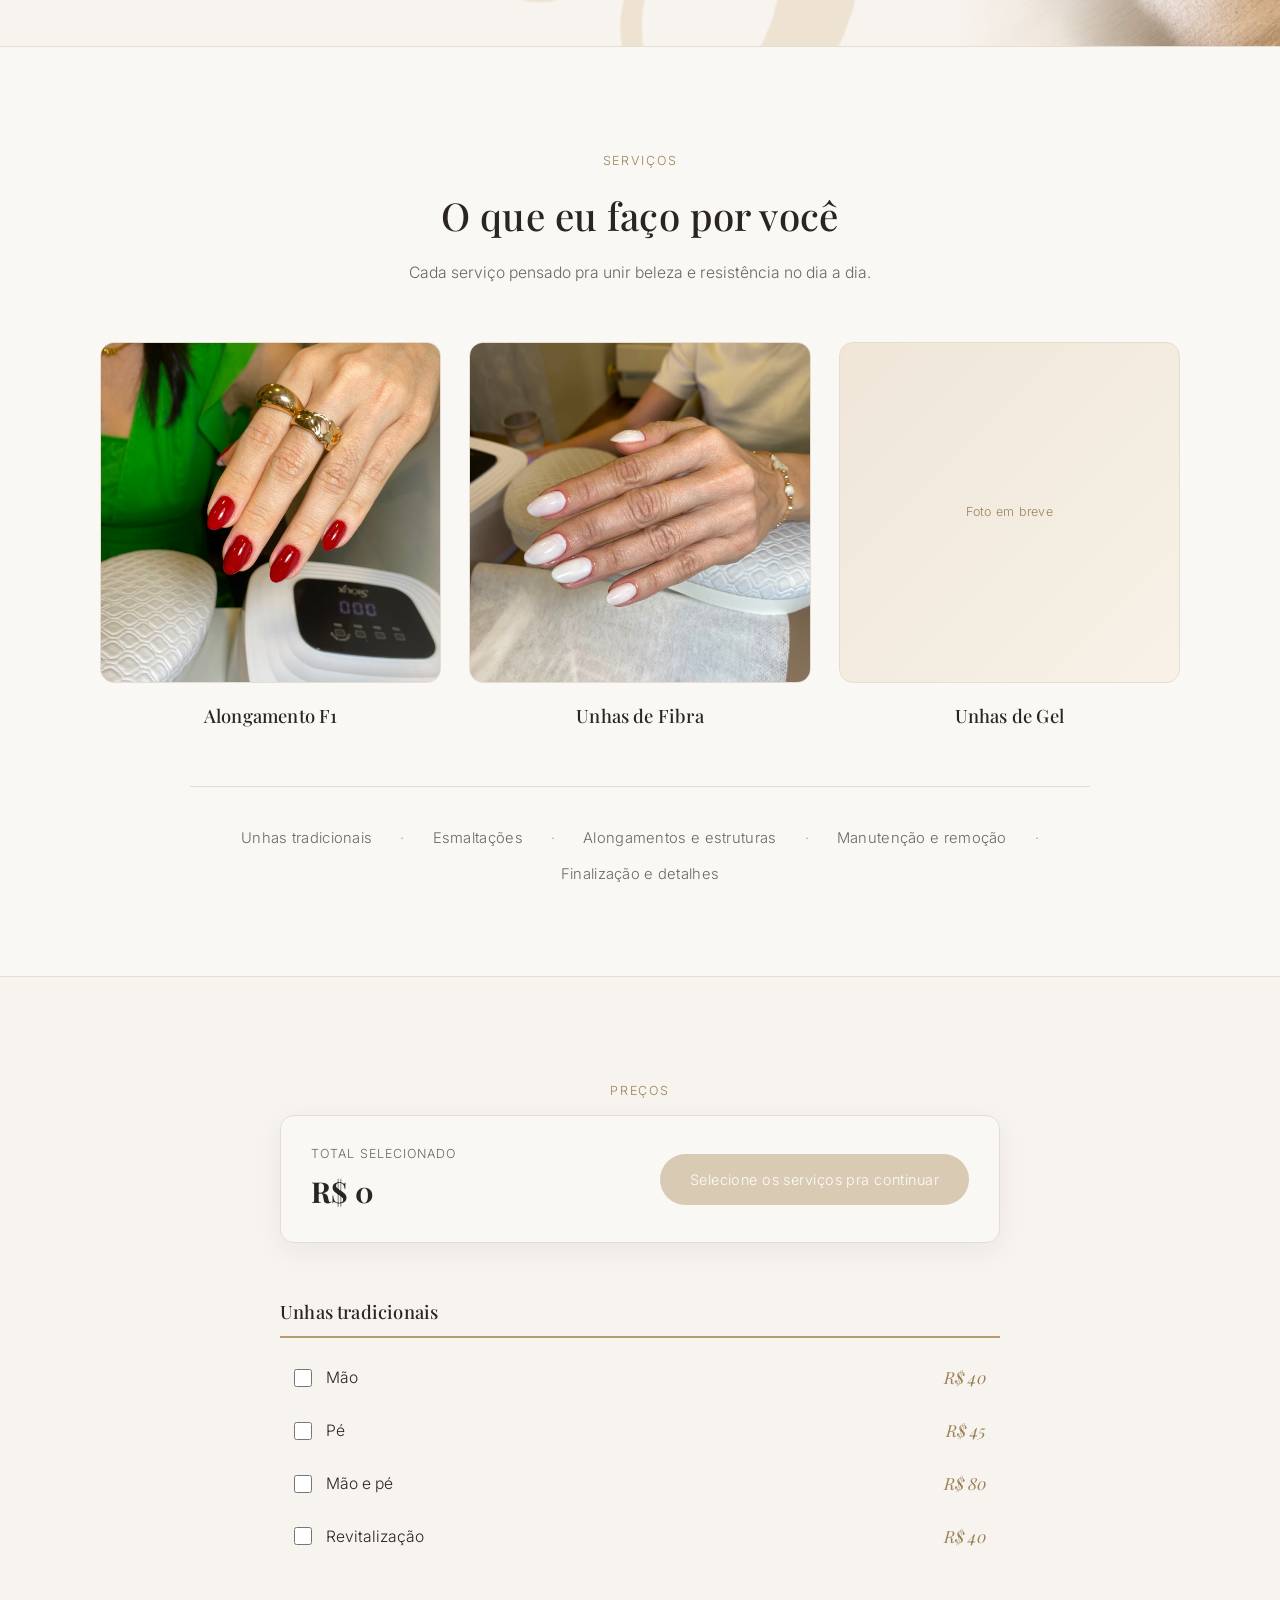
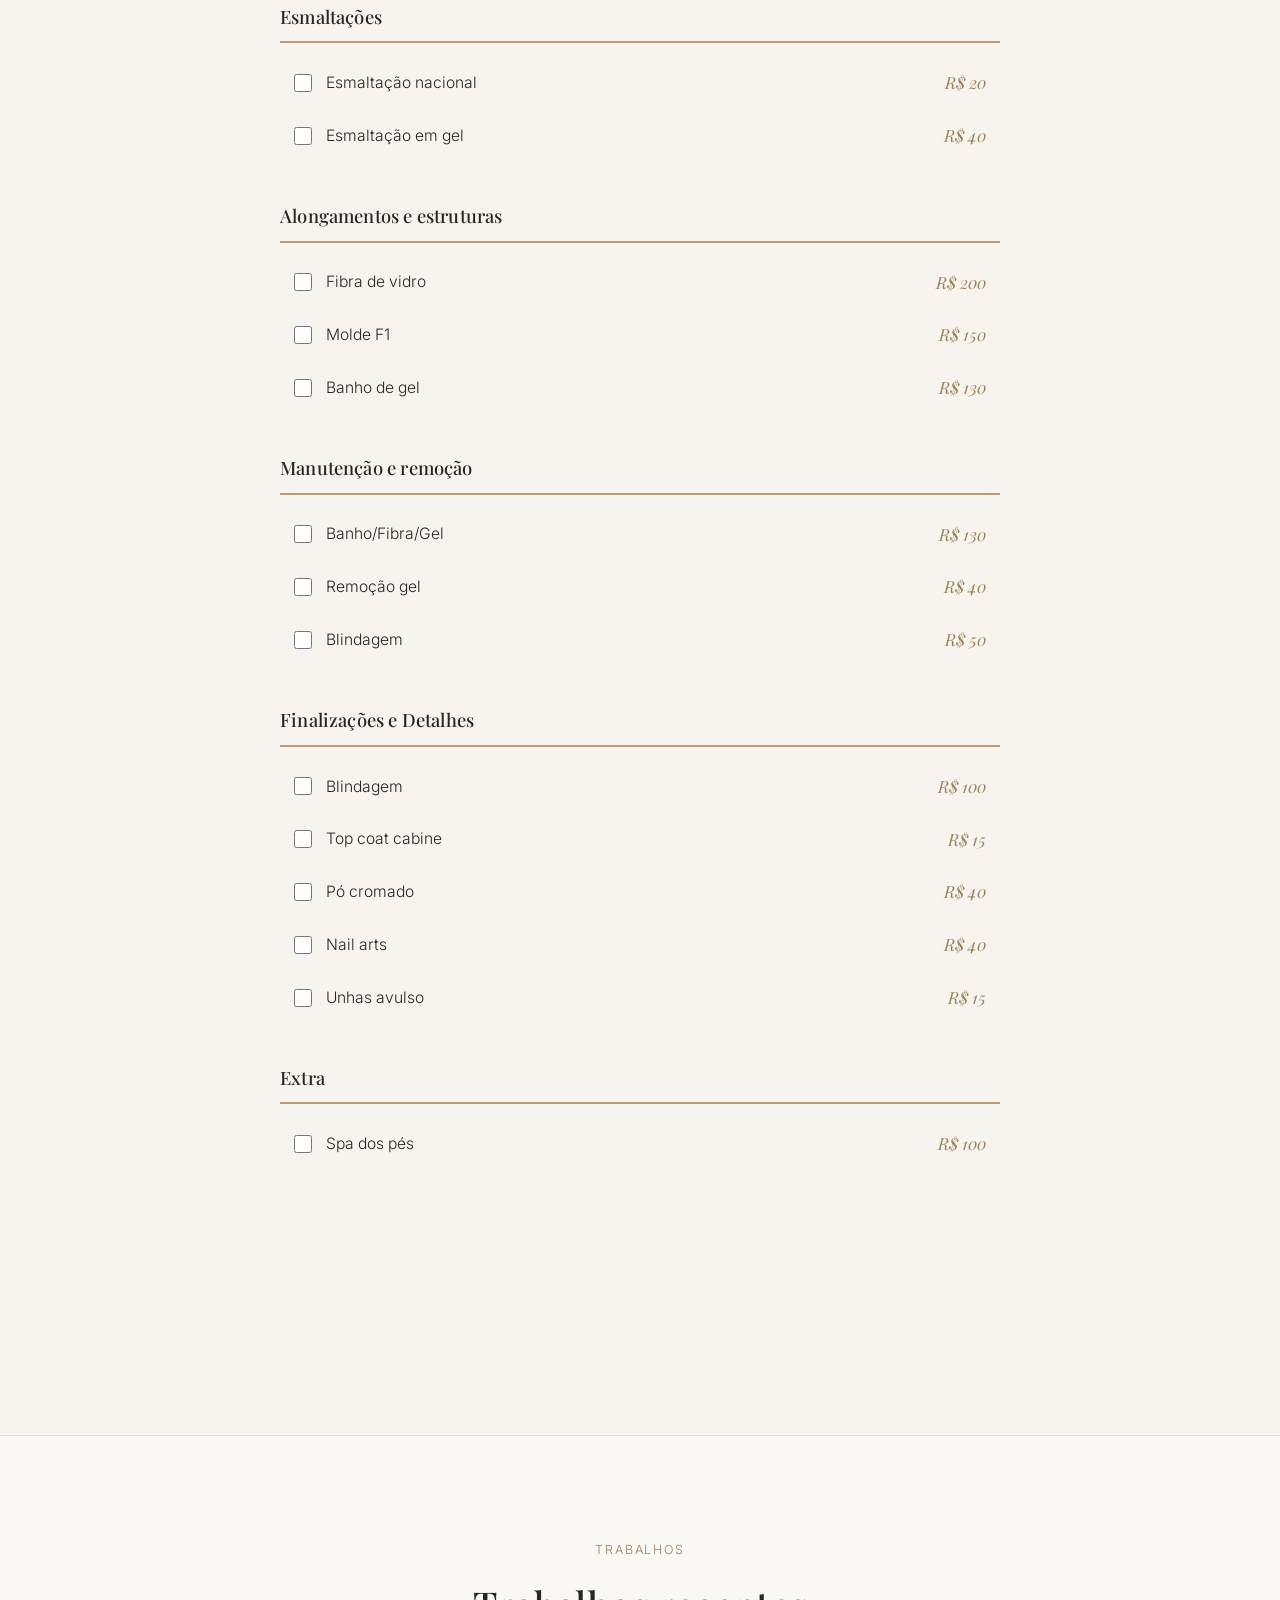
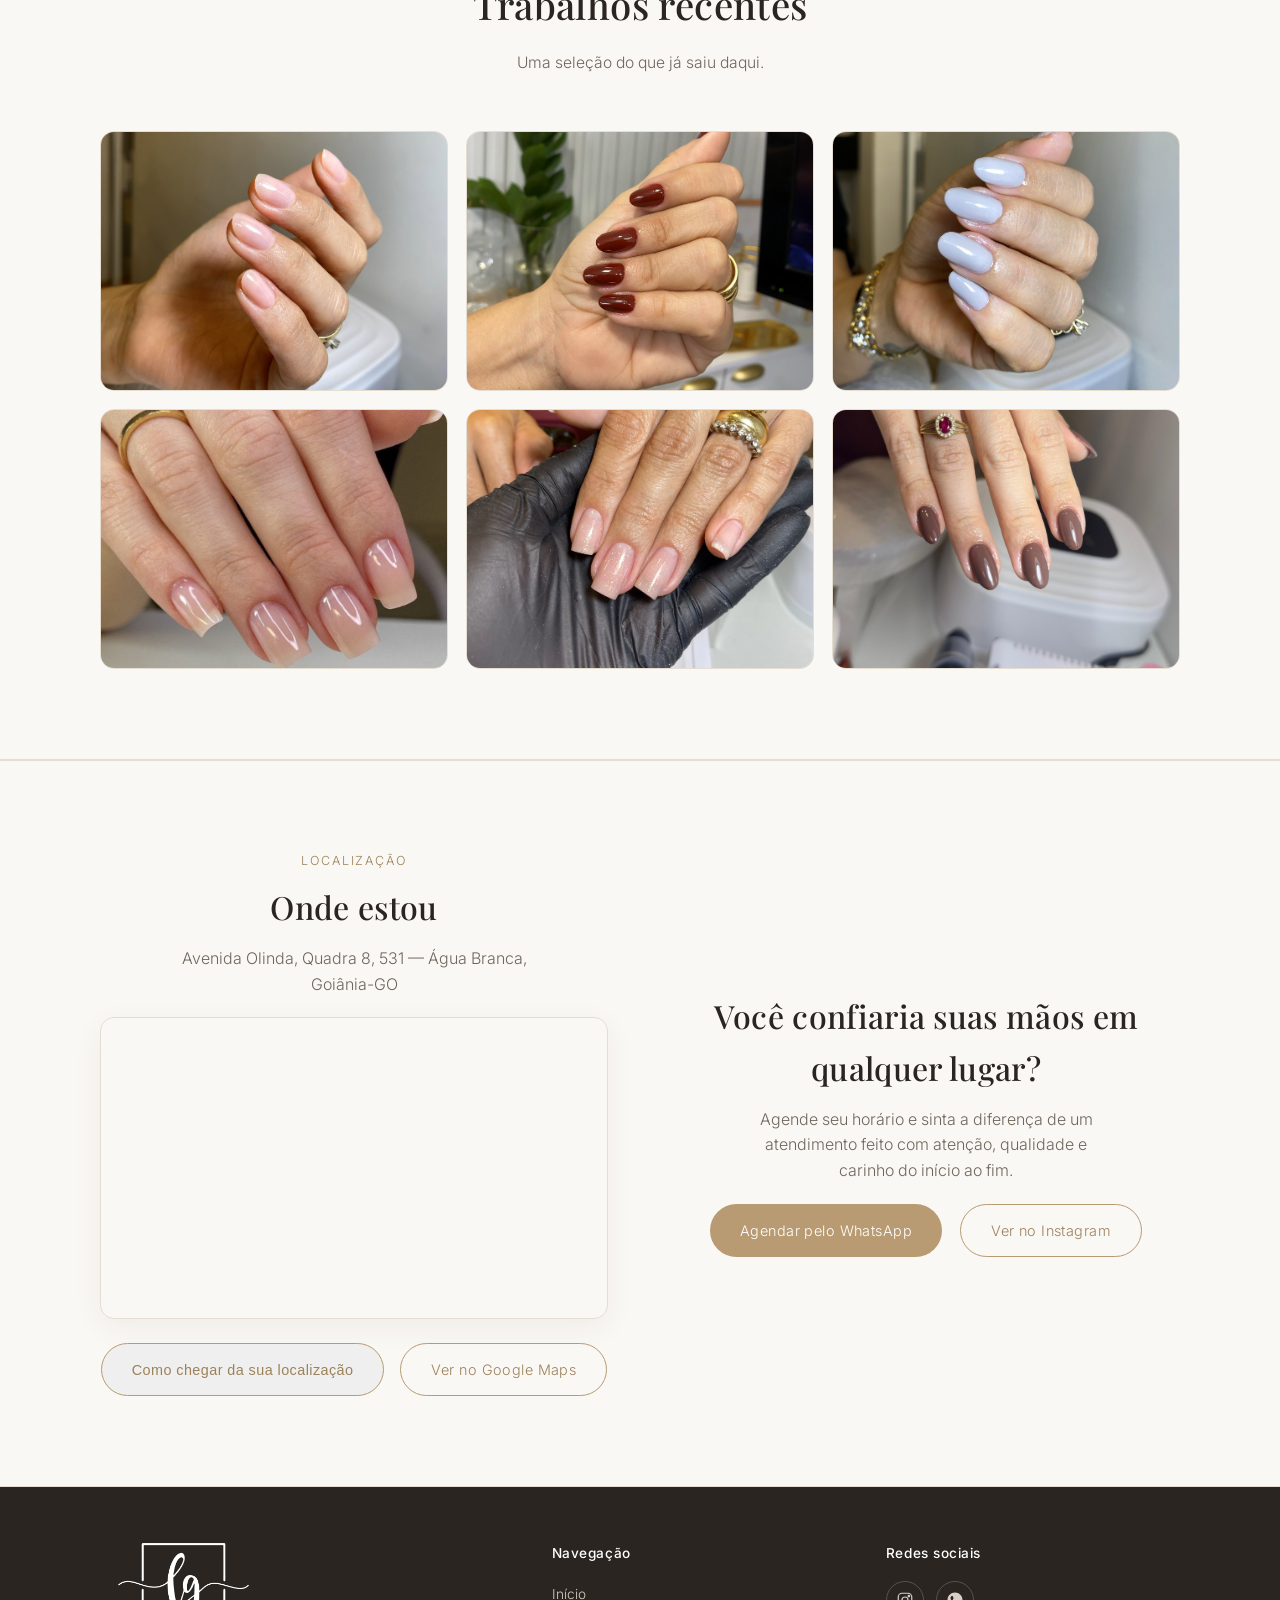
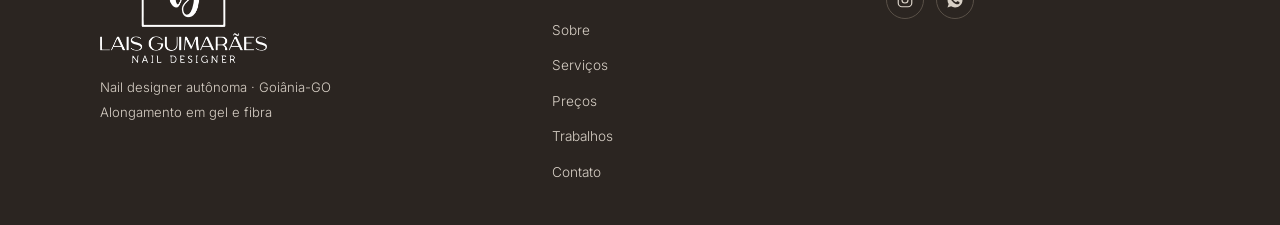
==== commit 927fb90f: "Atualiza Linktree (visual, avatar real, link Instagram) e ajustes de preço/endereço no site Co-Autho" ====
--- a/index.html
+++ b/index.html
@@ -51,7 +51,7 @@
       <div class="sobre-texto">
         <p class="eyebrow">Sobre</p>
         <h2>Uma nail designer dedicada a cada detalhe</h2>
-        <p>Sou Laís Guimarães, 36 anos, mãe, esposa e cristã. Nasci em São Paulo e, há dois anos e meio, cheguei a Goiânia-GO guiada por um propósito de Deus — é aqui que hoje atendo e construo minha trajetória como nail designer.</p>
+        <p>Sou Laís Guimarães, 36 anos, mãe, esposa e cristã. Nasci em São Paulo e, desde 2023, atendo em Goiânia-GO, guiada por um propósito de Deus — é aqui que hoje construo minha trajetória como nail designer.</p>
         <p>Comecei a trabalhar aos 13 anos e nunca parei de me especializar: passei por diversos cursos de alongamento em gel e fibra em São Paulo e no Rio de Janeiro. Em 2015 comecei oficialmente como nail designer, e desde então venho aperfeiçoando cada técnica pra entregar unhas impecáveis — do cuidado básico ao alongamento com perfeição.</p>
         <p>Hoje atendo em Goiânia-GO, sozinha, do início ao fim de cada atendimento, garantindo o mesmo padrão de qualidade em cada detalhe.</p>
         <p class="italic-accent">Delicadas. Duradouras. Feitas pra você.</p>
@@ -75,7 +75,7 @@
         <h3>Unhas de Fibra</h3>
       </div>
       <div class="servico-destaque-card">
-        <img src="img/servico-gel.jpg" alt="Unhas de Gel" class="servico-destaque-img" loading="lazy">
+        <div class="servico-destaque-img img-placeholder">Foto em breve</div>
         <h3>Unhas de Gel</h3>
       </div>
     </div>
@@ -103,15 +103,14 @@
           <label class="preco-item"><input type="checkbox" class="preco-check" data-label="Mão" data-price="40"><span class="preco-item-nome">Mão</span><span class="preco-item-valor">R$ 40</span></label>
           <label class="preco-item"><input type="checkbox" class="preco-check" data-label="Pé" data-price="45"><span class="preco-item-nome">Pé</span><span class="preco-item-valor">R$ 45</span></label>
           <label class="preco-item"><input type="checkbox" class="preco-check" data-label="Mão e pé" data-price="80"><span class="preco-item-nome">Mão e pé</span><span class="preco-item-valor">R$ 80</span></label>
-          <label class="preco-item"><input type="checkbox" class="preco-check" data-label="Revitalização" data-price="30"><span class="preco-item-nome">Revitalização</span><span class="preco-item-valor">R$ 30</span></label>
-          <label class="preco-item"><input type="checkbox" class="preco-check" data-label="Spa dos pés" data-price="100"><span class="preco-item-nome">Spa dos pés</span><span class="preco-item-valor">R$ 100</span></label>
+          <label class="preco-item"><input type="checkbox" class="preco-check" data-label="Revitalização" data-price="40"><span class="preco-item-nome">Revitalização</span><span class="preco-item-valor">R$ 40</span></label>
         </div>
       </div>
 
       <div class="precos-categoria">
         <h3>Esmaltações</h3>
         <div class="precos-lista">
-          <label class="preco-item"><input type="checkbox" class="preco-check" data-label="Esmaltação nacional" data-price="17"><span class="preco-item-nome">Esmaltação nacional</span><span class="preco-item-valor">R$ 17</span></label>
+          <label class="preco-item"><input type="checkbox" class="preco-check" data-label="Esmaltação nacional" data-price="20"><span class="preco-item-nome">Esmaltação nacional</span><span class="preco-item-valor">R$ 20</span></label>
           <label class="preco-item"><input type="checkbox" class="preco-check" data-label="Esmaltação em gel" data-price="40"><span class="preco-item-nome">Esmaltação em gel</span><span class="preco-item-valor">R$ 40</span></label>
         </div>
       </div>
@@ -120,7 +119,7 @@
         <h3>Alongamentos e estruturas</h3>
         <div class="precos-lista">
           <label class="preco-item"><input type="checkbox" class="preco-check" data-label="Fibra de vidro" data-price="200"><span class="preco-item-nome">Fibra de vidro</span><span class="preco-item-valor">R$ 200</span></label>
-          <label class="preco-item"><input type="checkbox" class="preco-check" data-label="Gel moldado" data-price="150"><span class="preco-item-nome">Gel moldado</span><span class="preco-item-valor">R$ 150</span></label>
+          <label class="preco-item"><input type="checkbox" class="preco-check" data-label="Molde F1" data-price="150"><span class="preco-item-nome">Molde F1</span><span class="preco-item-valor">R$ 150</span></label>
           <label class="preco-item"><input type="checkbox" class="preco-check" data-label="Banho de gel" data-price="130"><span class="preco-item-nome">Banho de gel</span><span class="preco-item-valor">R$ 130</span></label>
         </div>
       </div>
@@ -138,10 +137,17 @@
         <h3>Finalizações e Detalhes</h3>
         <div class="precos-lista">
           <label class="preco-item"><input type="checkbox" class="preco-check" data-label="Blindagem" data-price="100"><span class="preco-item-nome">Blindagem</span><span class="preco-item-valor">R$ 100</span></label>
-          <label class="preco-item"><input type="checkbox" class="preco-check" data-label="Top coat cabine" data-price="10"><span class="preco-item-nome">Top coat cabine</span><span class="preco-item-valor">R$ 10</span></label>
+          <label class="preco-item"><input type="checkbox" class="preco-check" data-label="Top coat cabine" data-price="15"><span class="preco-item-nome">Top coat cabine</span><span class="preco-item-valor">R$ 15</span></label>
           <label class="preco-item"><input type="checkbox" class="preco-check" data-label="Pó cromado" data-price="40"><span class="preco-item-nome">Pó cromado</span><span class="preco-item-valor">R$ 40</span></label>
           <label class="preco-item"><input type="checkbox" class="preco-check" data-label="Nail arts" data-price="40"><span class="preco-item-nome">Nail arts</span><span class="preco-item-valor">R$ 40</span></label>
-          <label class="preco-item"><input type="checkbox" class="preco-check" data-label="Unhas avulso" data-price="10"><span class="preco-item-nome">Unhas avulso</span><span class="preco-item-valor">R$ 10</span></label>
+          <label class="preco-item"><input type="checkbox" class="preco-check" data-label="Unhas avulso" data-price="15"><span class="preco-item-nome">Unhas avulso</span><span class="preco-item-valor">R$ 15</span></label>
+        </div>
+      </div>
+
+      <div class="precos-categoria">
+        <h3>Extra</h3>
+        <div class="precos-lista">
+          <label class="preco-item"><input type="checkbox" class="preco-check" data-label="Spa dos pés" data-price="100"><span class="preco-item-nome">Spa dos pés</span><span class="preco-item-valor">R$ 100</span></label>
         </div>
       </div>
     </form>
@@ -176,7 +182,7 @@
       <div id="localizacao" class="local-col">
         <p class="eyebrow">Localização</p>
         <h2>Onde estou</h2>
-        <p>Avenida Olinda, Jardim Novo Mundo — Goiânia-GO</p>
+        <p>Avenida Olinda, Quadra 8, 531 — Água Branca, Goiânia-GO</p>
         <div class="mapa-wrap">
           <iframe
             id="mapa-iframe"
--- a/css/styles.css
+++ b/css/styles.css
@@ -131,7 +131,7 @@
   color: var(--text);
   cursor: pointer;
   padding: 10px;
-  margin: -10px -10px -10px 0;
+  margin: -10px -10px -10px auto;
 }
 
 /* ---------- Hero ---------- */
@@ -627,7 +627,47 @@
 
 /* ---------- Linktree ---------- */
 
+.linktree-bg {
+  position: fixed;
+  inset: 0;
+  z-index: 0;
+  overflow: hidden;
+  background: var(--bg);
+}
+
+.linktree-bg-photo {
+  position: absolute;
+  inset: 0;
+  width: 100%;
+  height: 100%;
+  object-fit: cover;
+  filter: grayscale(0.4) sepia(0.15) saturate(0.85) brightness(1.08);
+  opacity: 0.9;
+}
+
+.linktree-bg-photo--hero { object-position: 78% 38%; }
+
+.linktree-bg-photo--retrato {
+  inset: 0 auto 0 0;
+  width: 58%;
+  object-position: center 8%;
+  -webkit-mask-image: linear-gradient(to right, black 0%, black 55%, transparent 100%);
+  mask-image: linear-gradient(to right, black 0%, black 55%, transparent 100%);
+}
+
+.linktree-bg-overlay {
+  position: absolute;
+  inset: 0;
+  background: radial-gradient(ellipse 78% 68% at 50% 46%,
+    rgba(247, 243, 238, 0.82) 0%,
+    rgba(247, 243, 238, 0.72) 40%,
+    rgba(247, 243, 238, 0.5) 65%,
+    rgba(247, 243, 238, 0.26) 100%);
+}
+
 .linktree-page {
+  position: relative;
+  z-index: 1;
   min-height: 100vh;
   display: flex;
   align-items: center;
@@ -642,15 +682,33 @@
 }
 
 .linktree-avatar {
-  width: 96px;
-  height: 96px;
+  width: 112px;
+  height: 112px;
   border-radius: 50%;
   margin: 0 auto 20px;
+  object-fit: cover;
+  object-position: center 22%;
+  border: 1px solid var(--border);
+  box-shadow: 0 6px 20px rgba(43, 37, 33, 0.08);
+}
+
+.linktree-mark {
+  width: 84px;
+  margin: 0 auto 18px;
+  display: block;
 }
 
 .linktree-card h1 { font-size: 1.5rem; margin-bottom: 6px; }
 
-.linktree-card .handle { color: var(--text-soft); font-size: 0.9rem; margin-bottom: 8px; }
+.linktree-card .handle { color: var(--accent-dark); font-size: 0.9rem; margin-bottom: 18px; }
+
+.linktree-divider {
+  width: 32px;
+  height: 1px;
+  background: var(--accent);
+  border: none;
+  margin: 0 auto 18px;
+}
 
 .linktree-card .bio {
   color: var(--text-soft);
@@ -725,7 +783,7 @@
 
   /* Nesse tamanho a foto de fundo já não sobra espaço pro degradê ficar atrás do texto,
      então o texto ganha um cartão sólido ancorado embaixo, sobre a foto. */
-  .hero { align-items: flex-end; background-position: 65% 15%; }
+  .hero { align-items: flex-end; background-position: 78% 15%; }
   .hero-text {
     max-width: none;
     width: 100%;
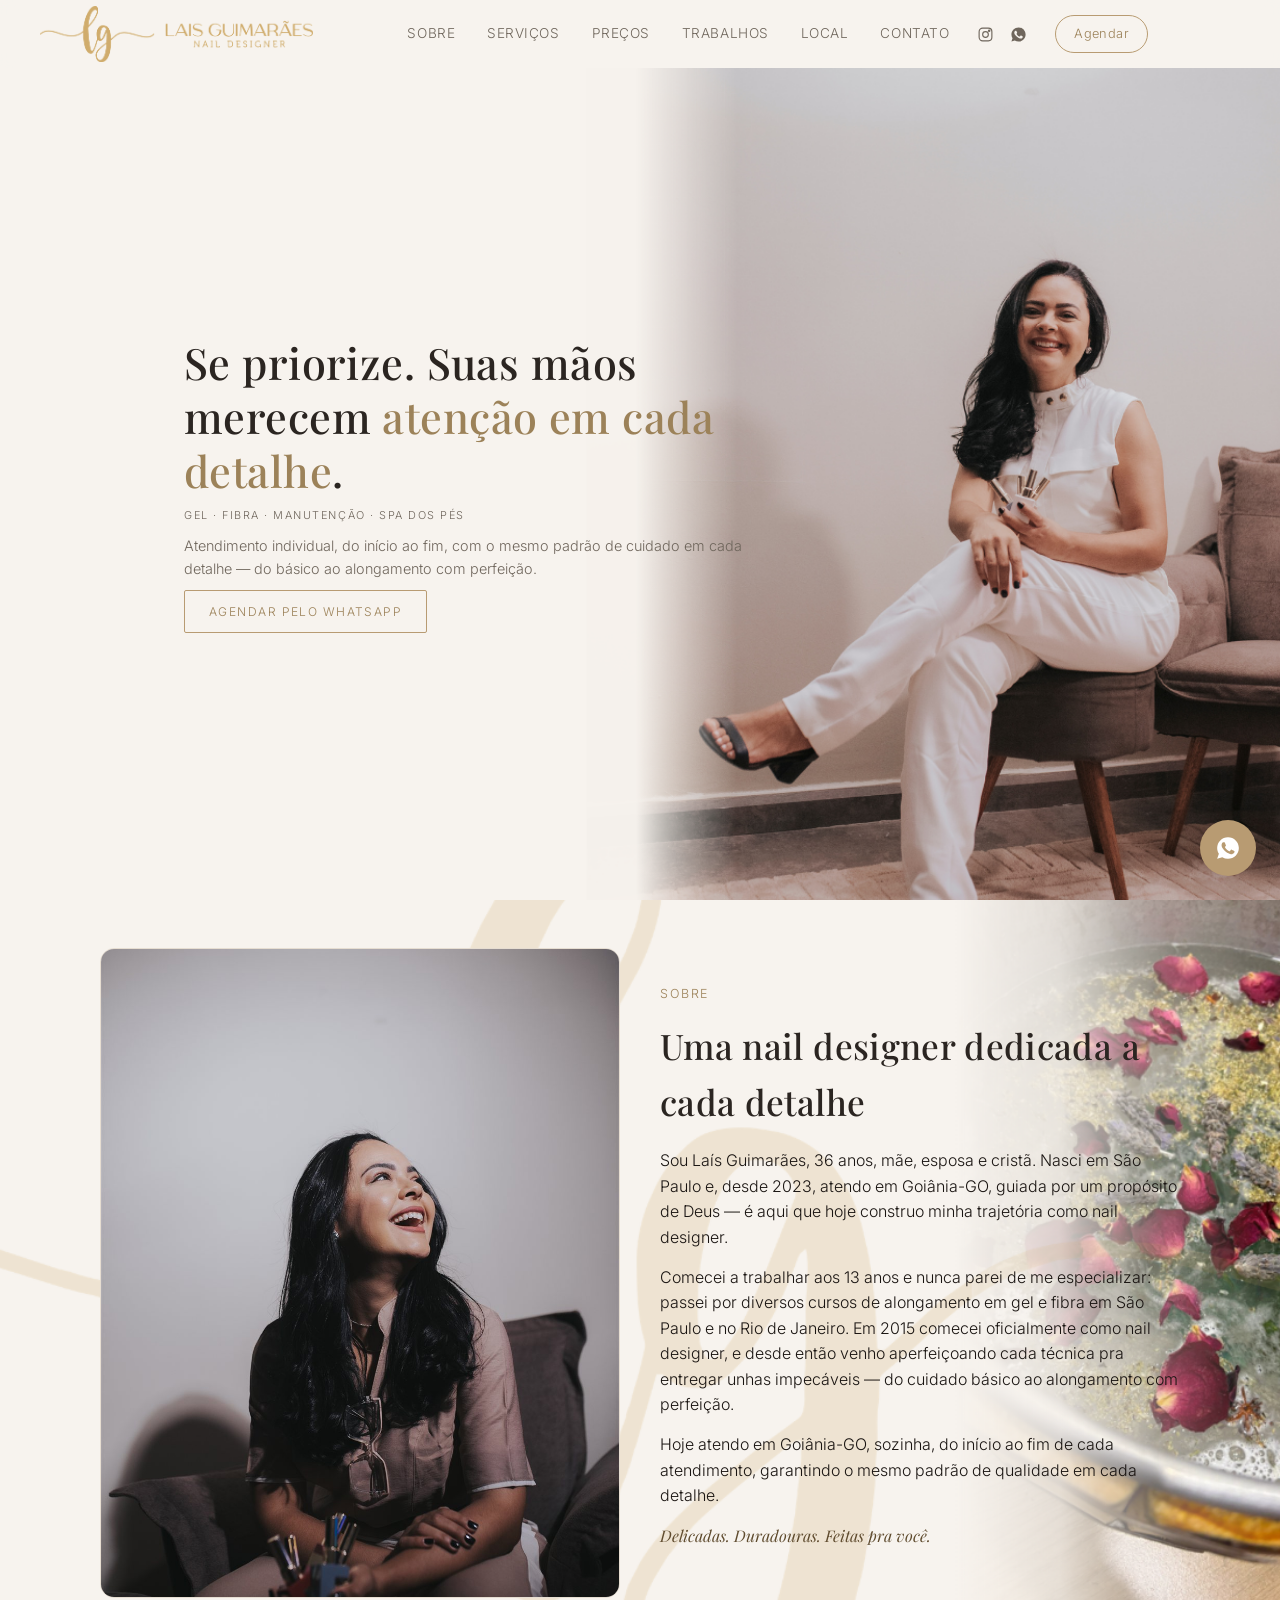
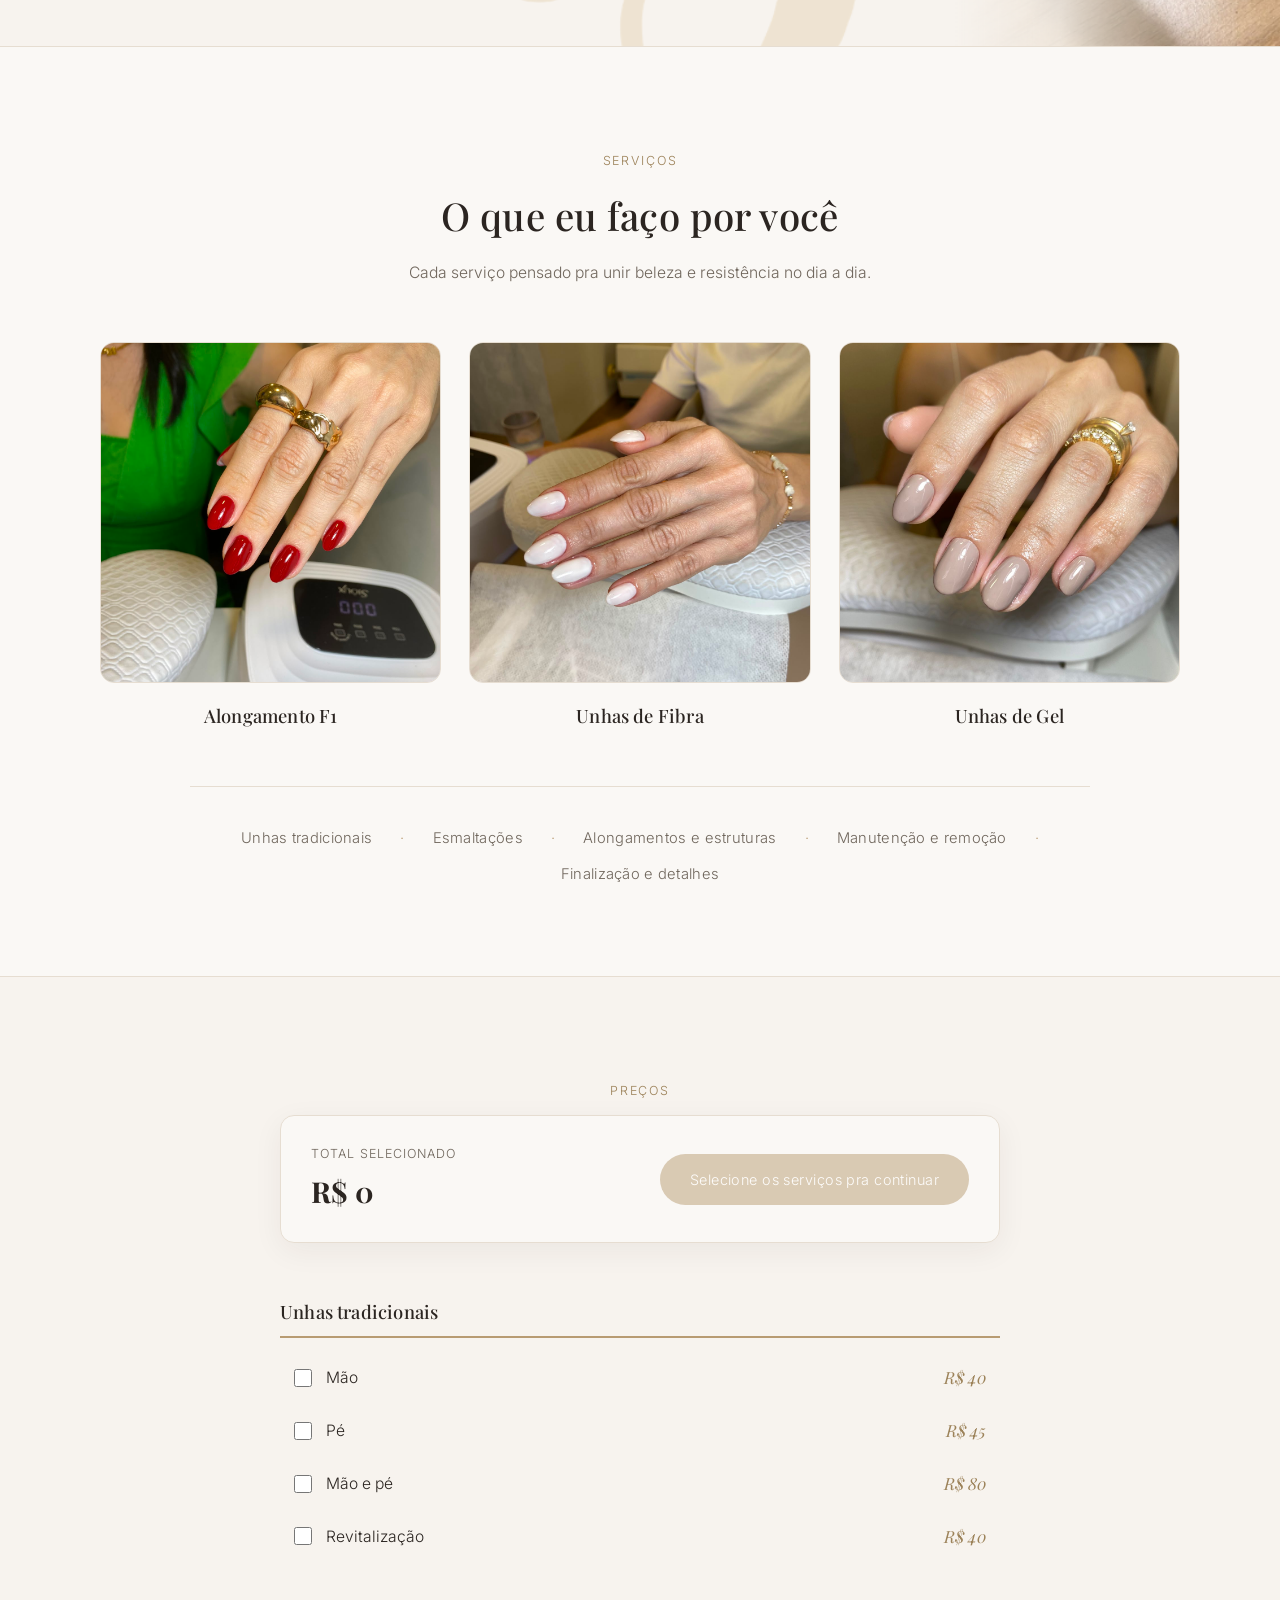
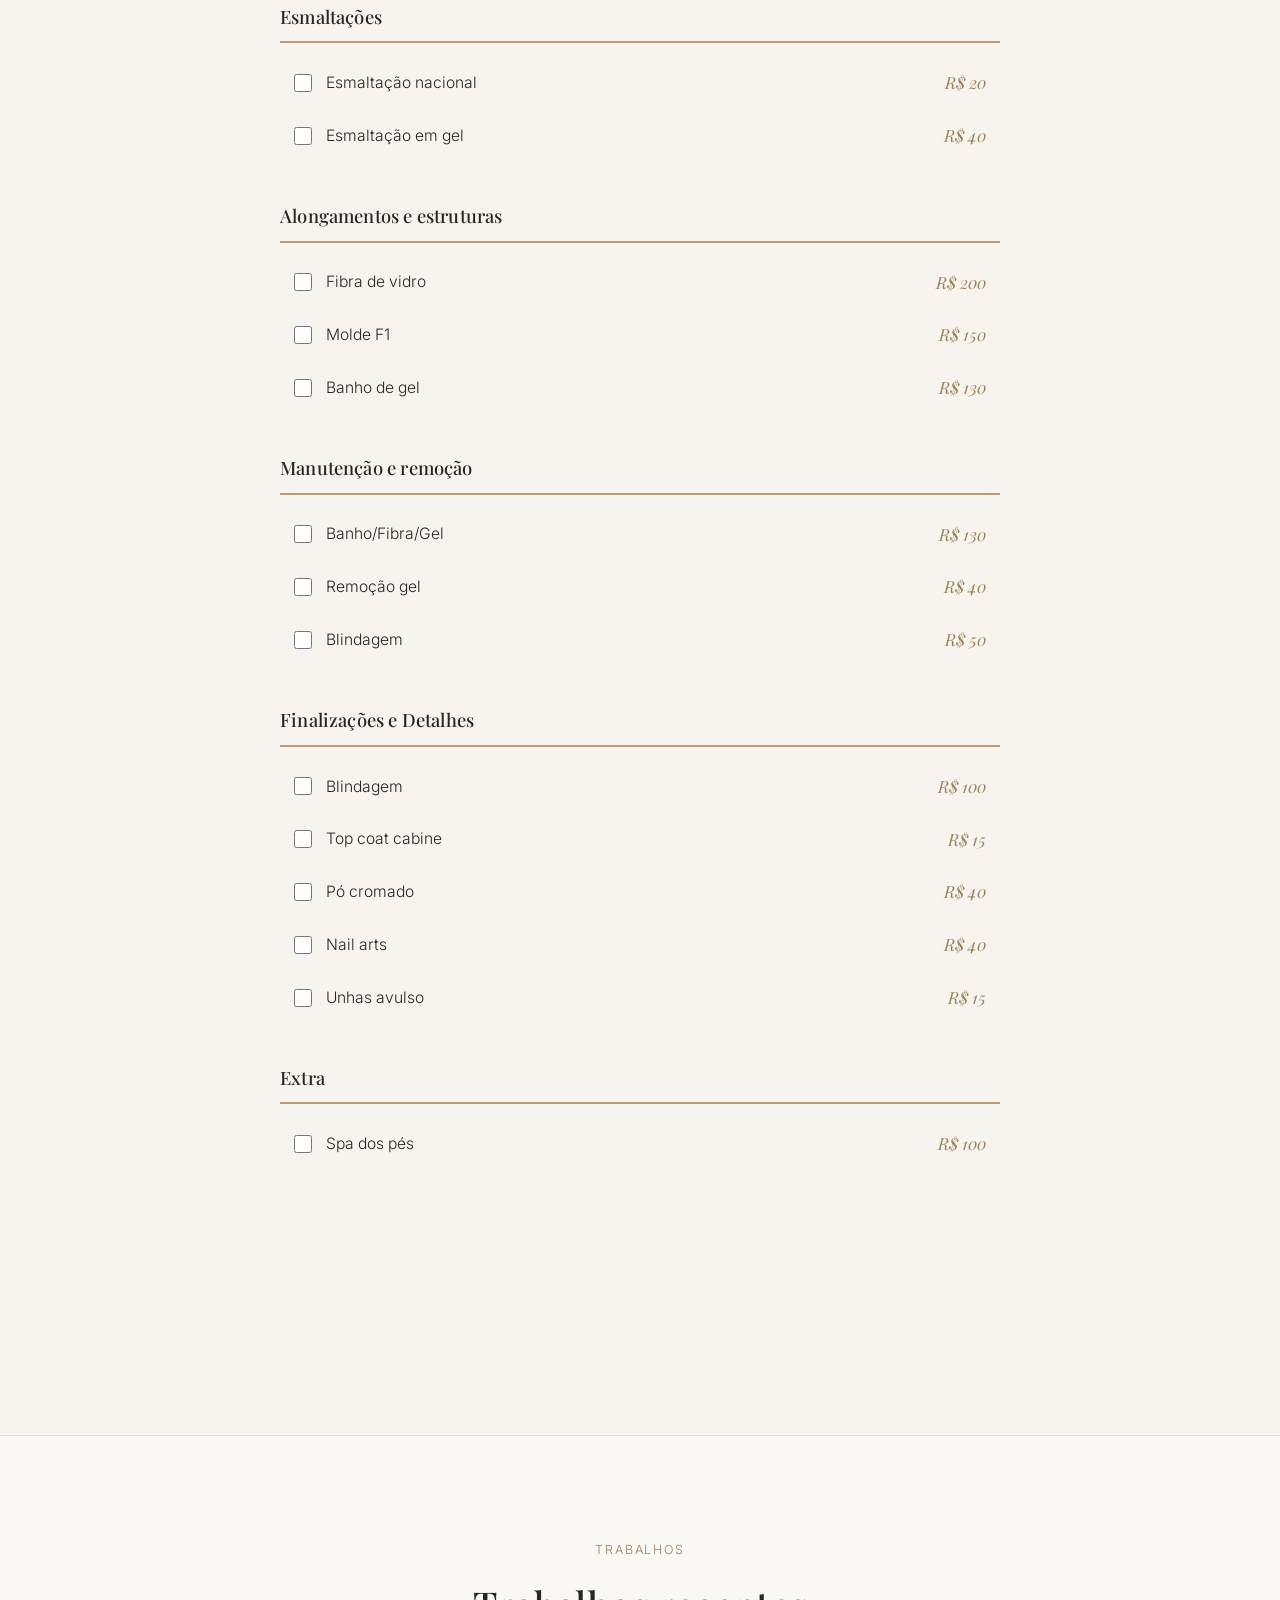
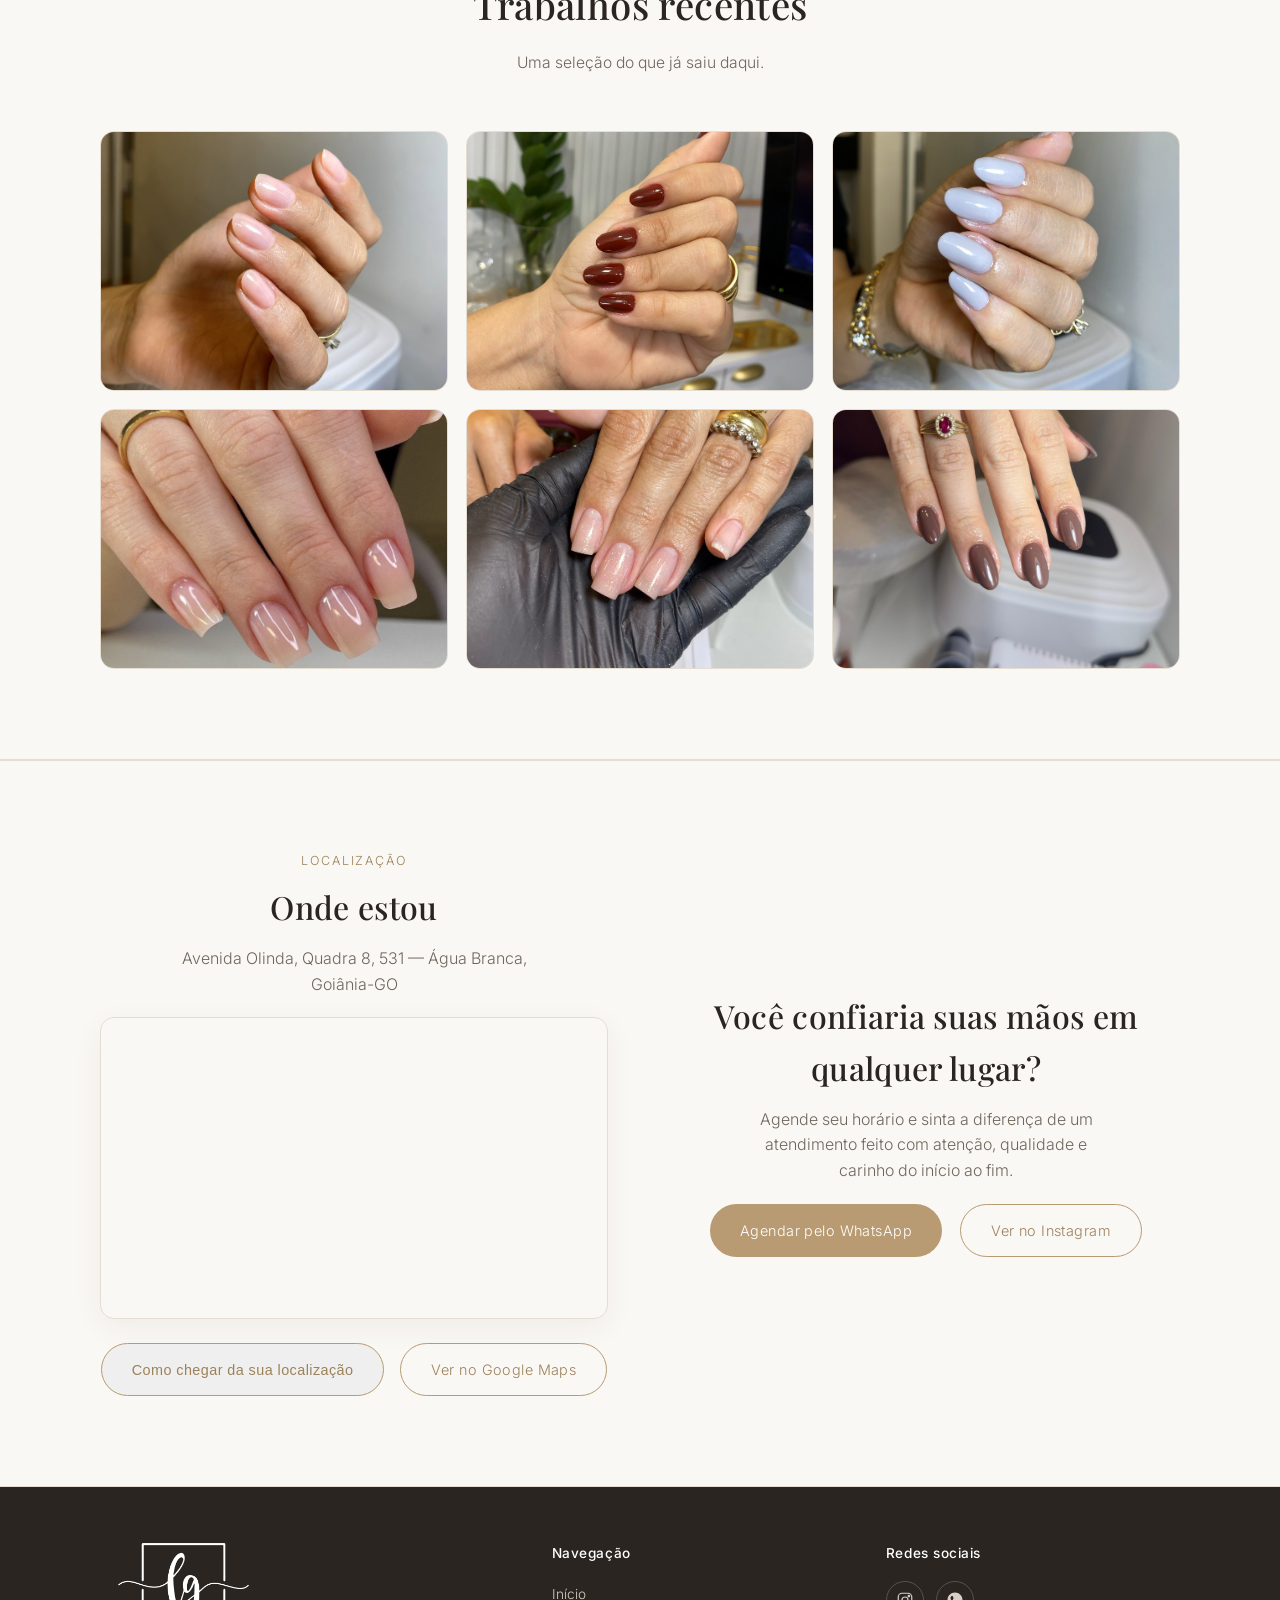
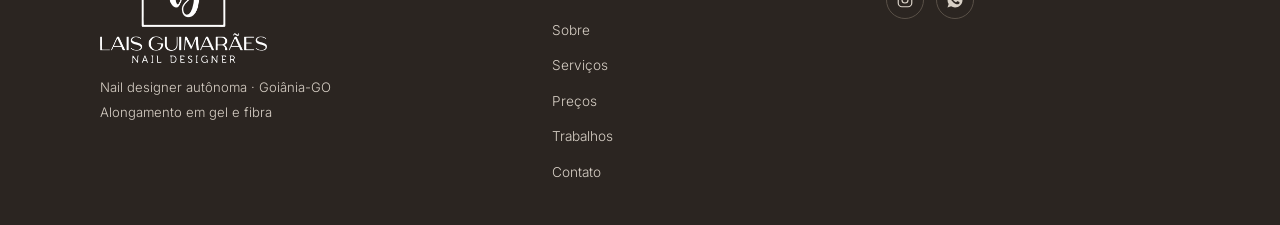
==== commit 5a109e63: "Adiciona foto real de Unhas de Gel e remove Instagram do Linktree Cliente vai abrir o Linktree pelo " ====
--- a/index.html
+++ b/index.html
@@ -75,7 +75,7 @@
         <h3>Unhas de Fibra</h3>
       </div>
       <div class="servico-destaque-card">
-        <div class="servico-destaque-img img-placeholder">Foto em breve</div>
+        <img src="img/servico-gel.jpg" alt="Unhas de Gel" class="servico-destaque-img" loading="lazy">
         <h3>Unhas de Gel</h3>
       </div>
     </div>
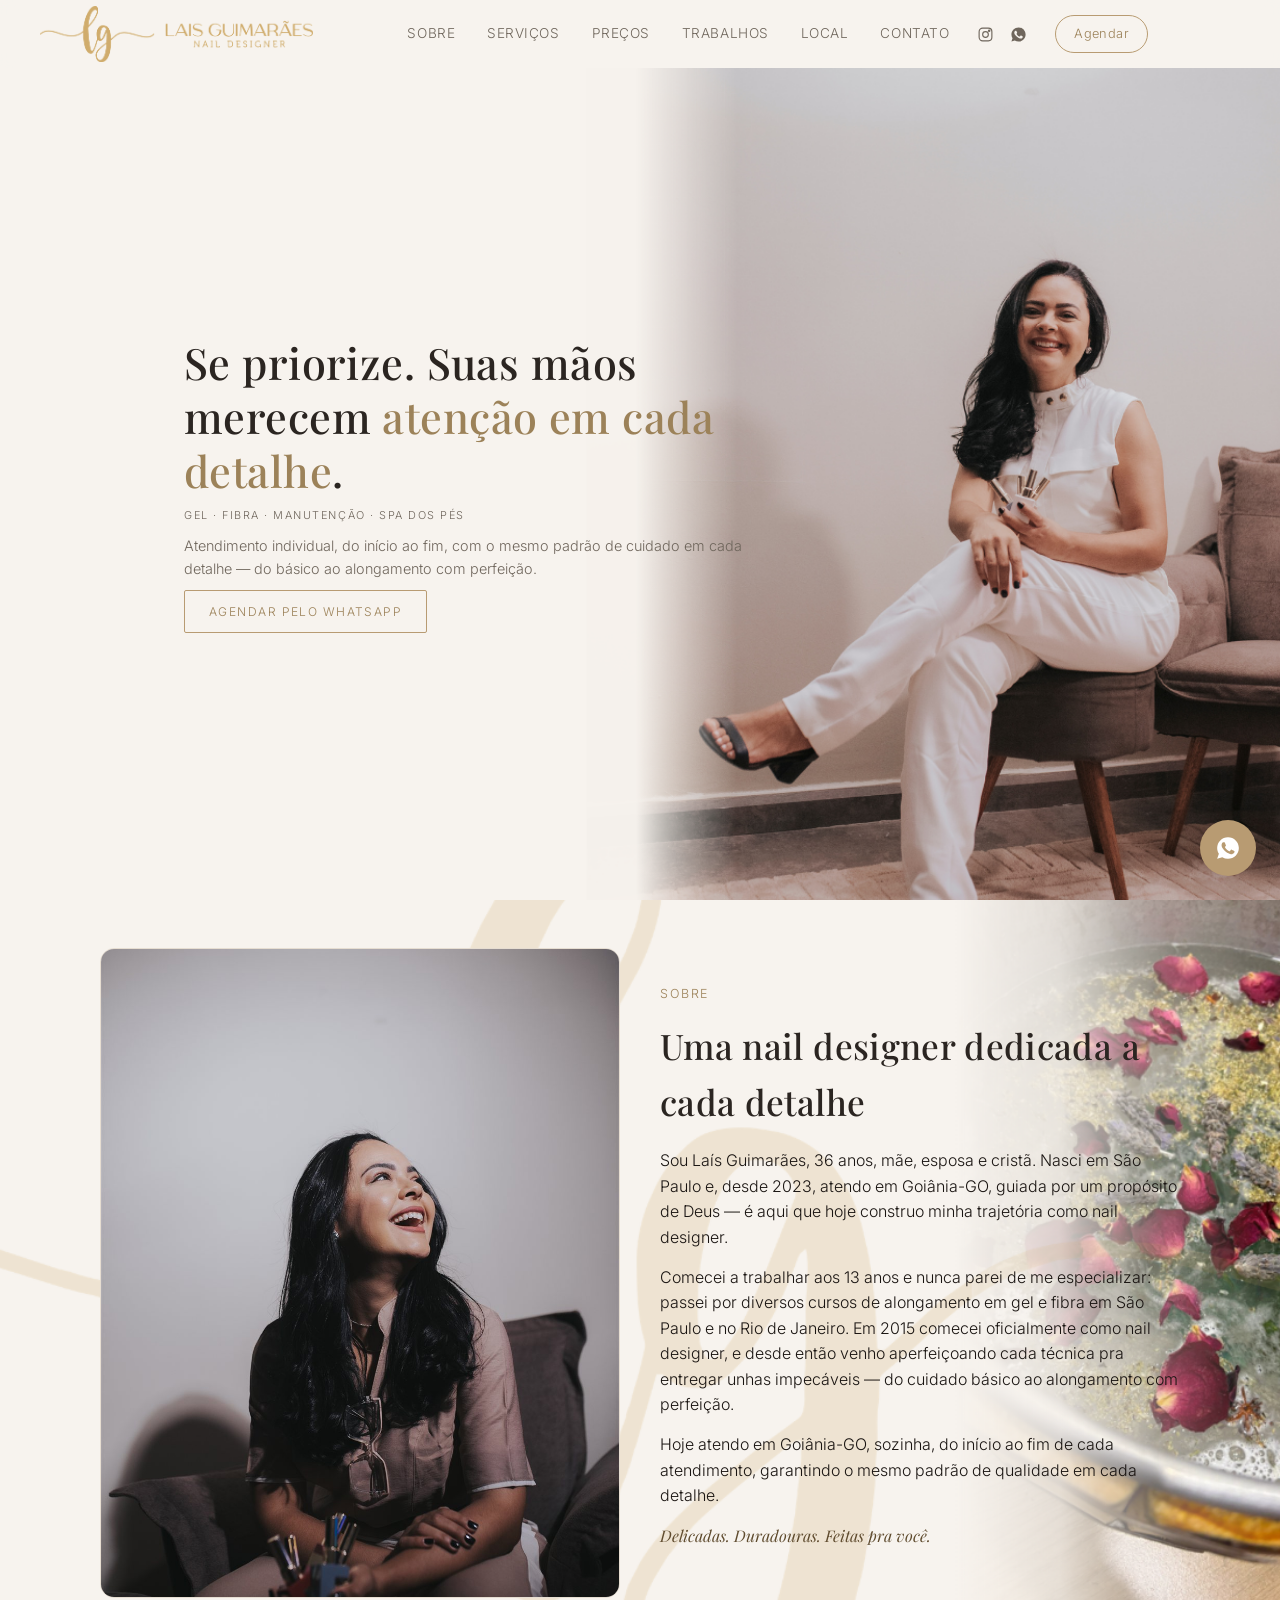
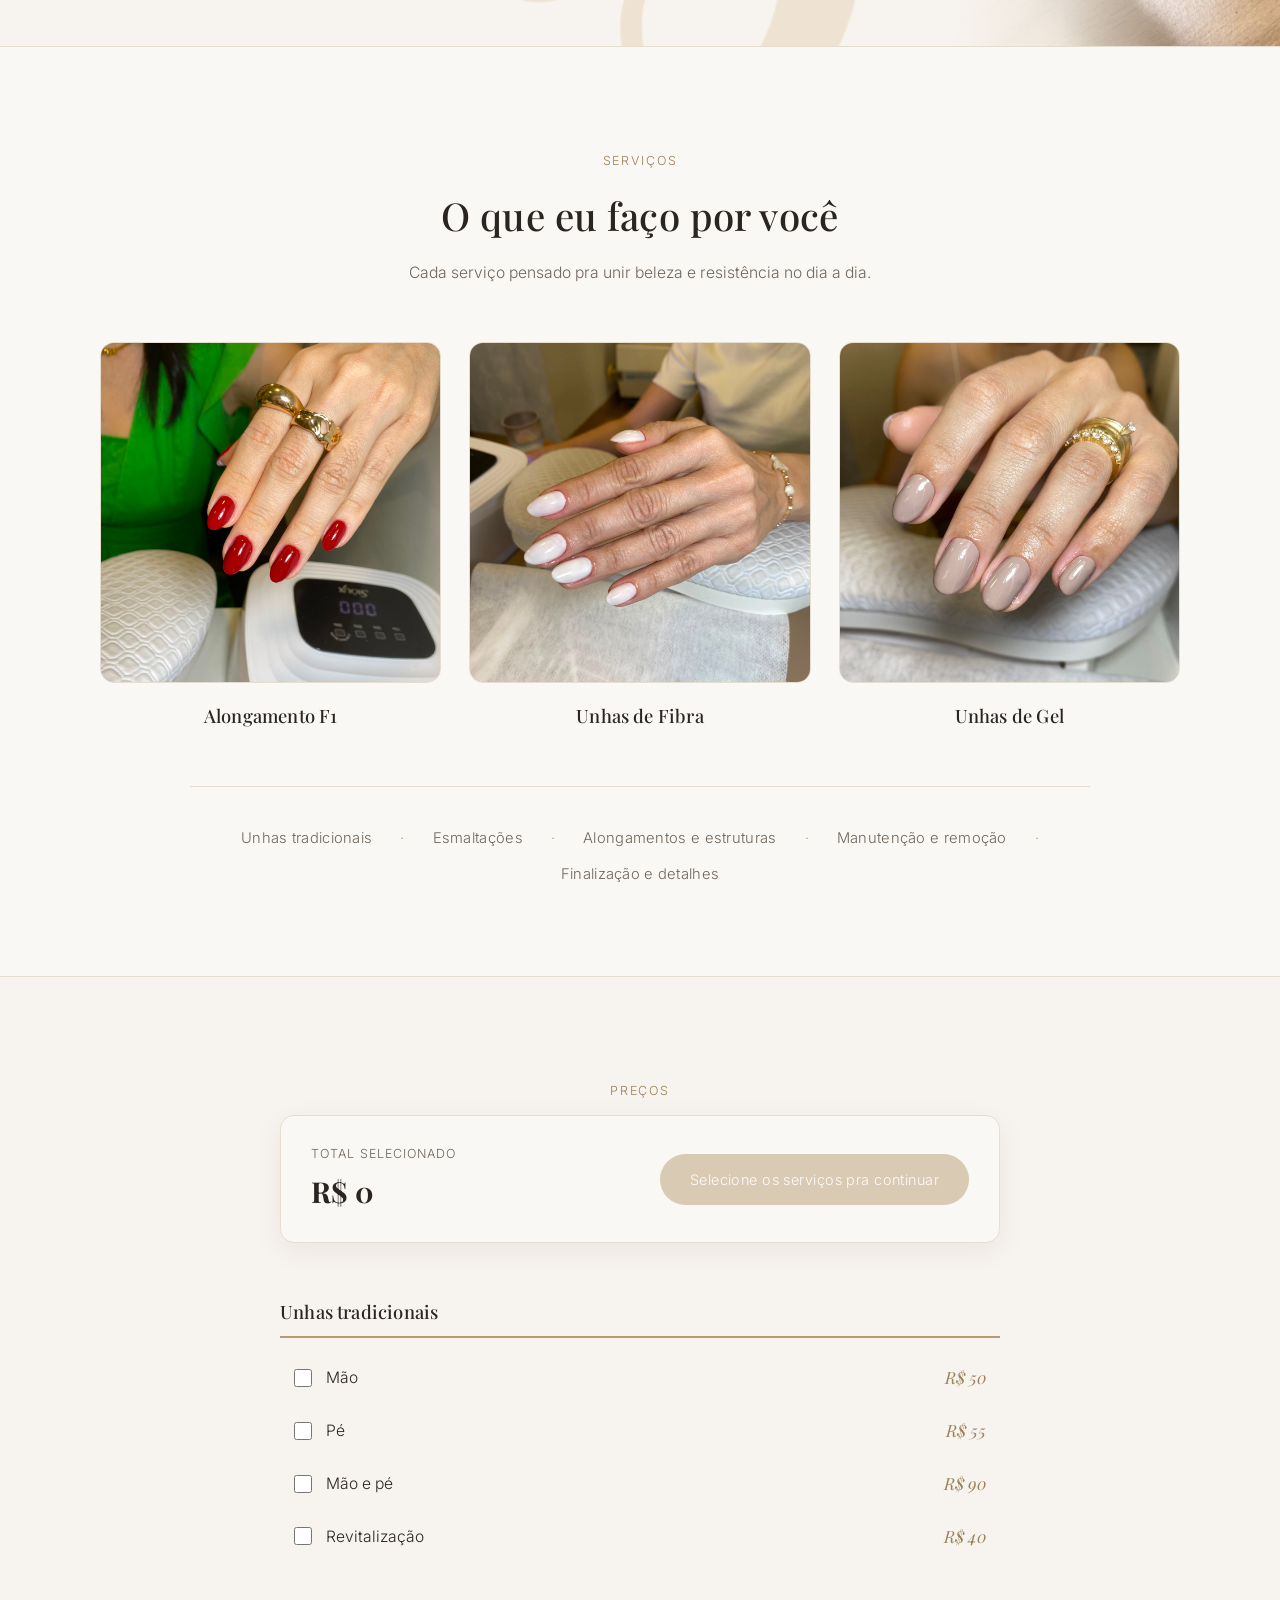
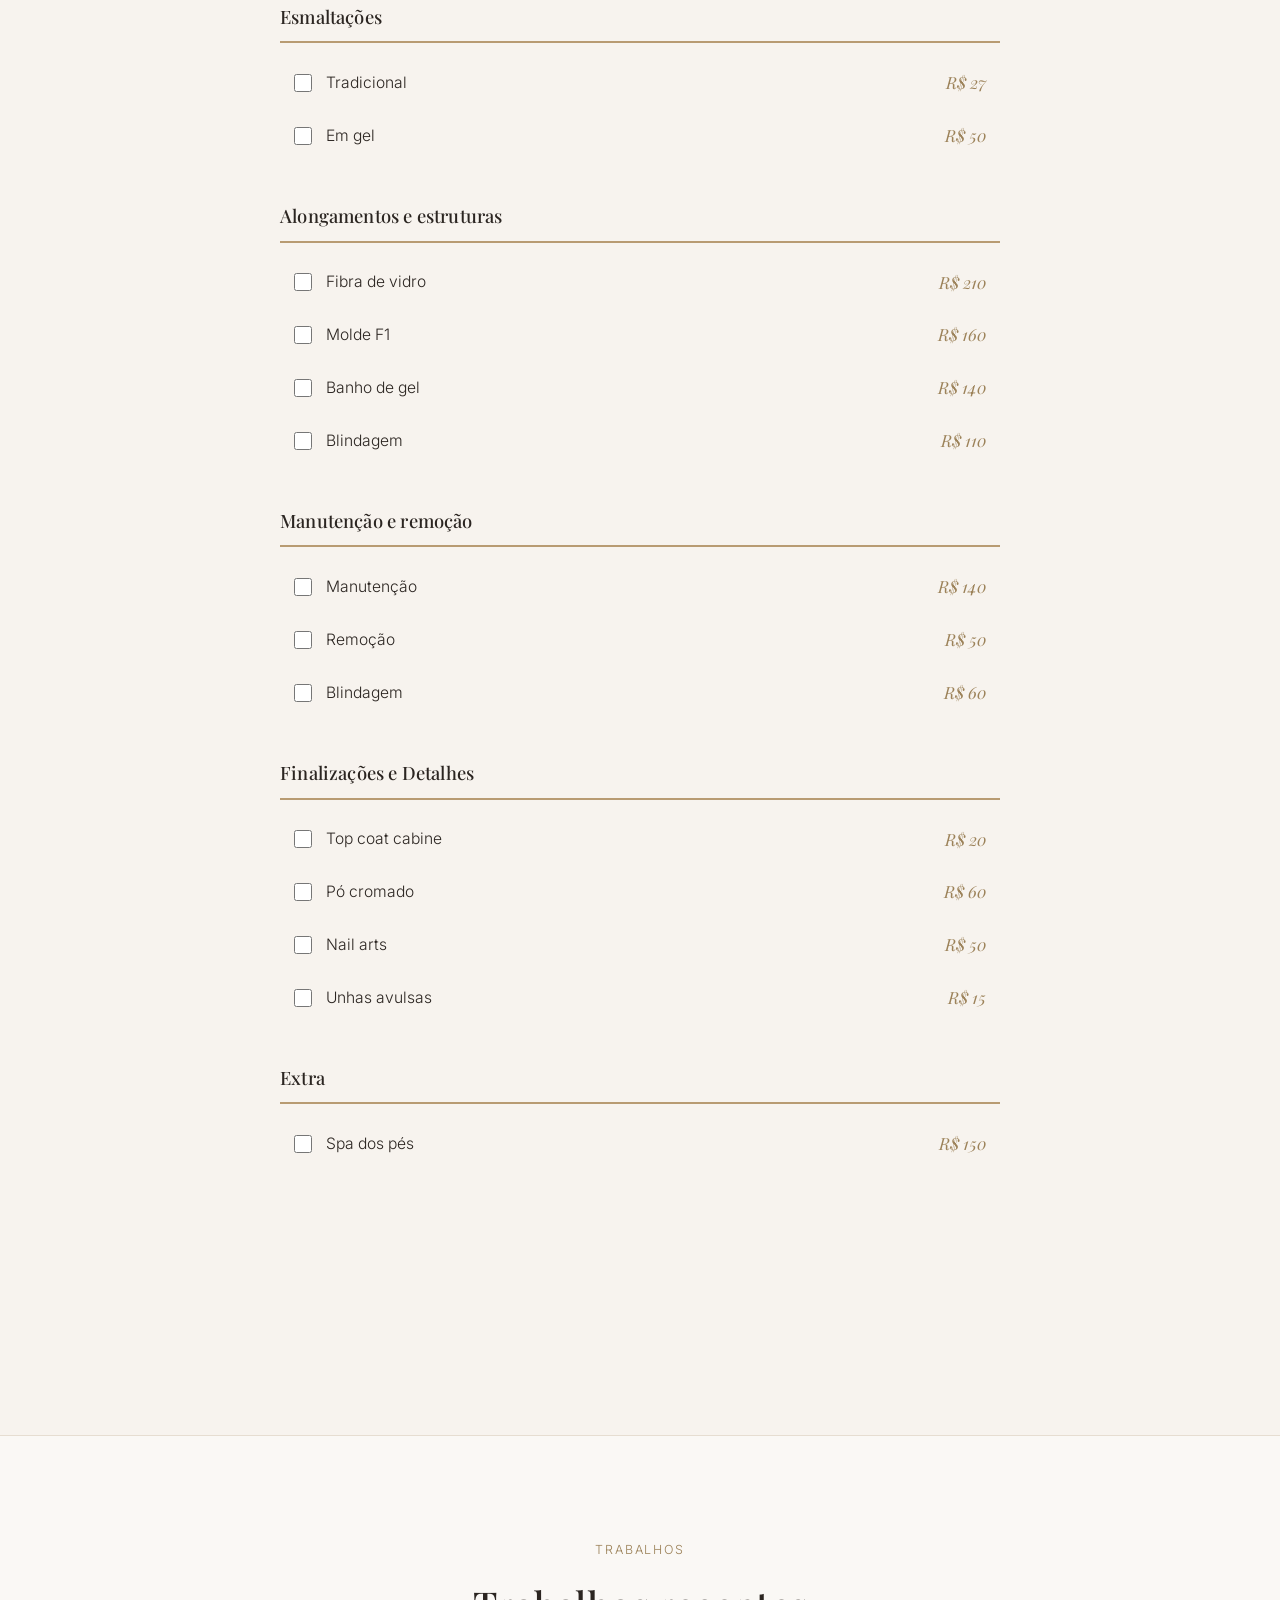
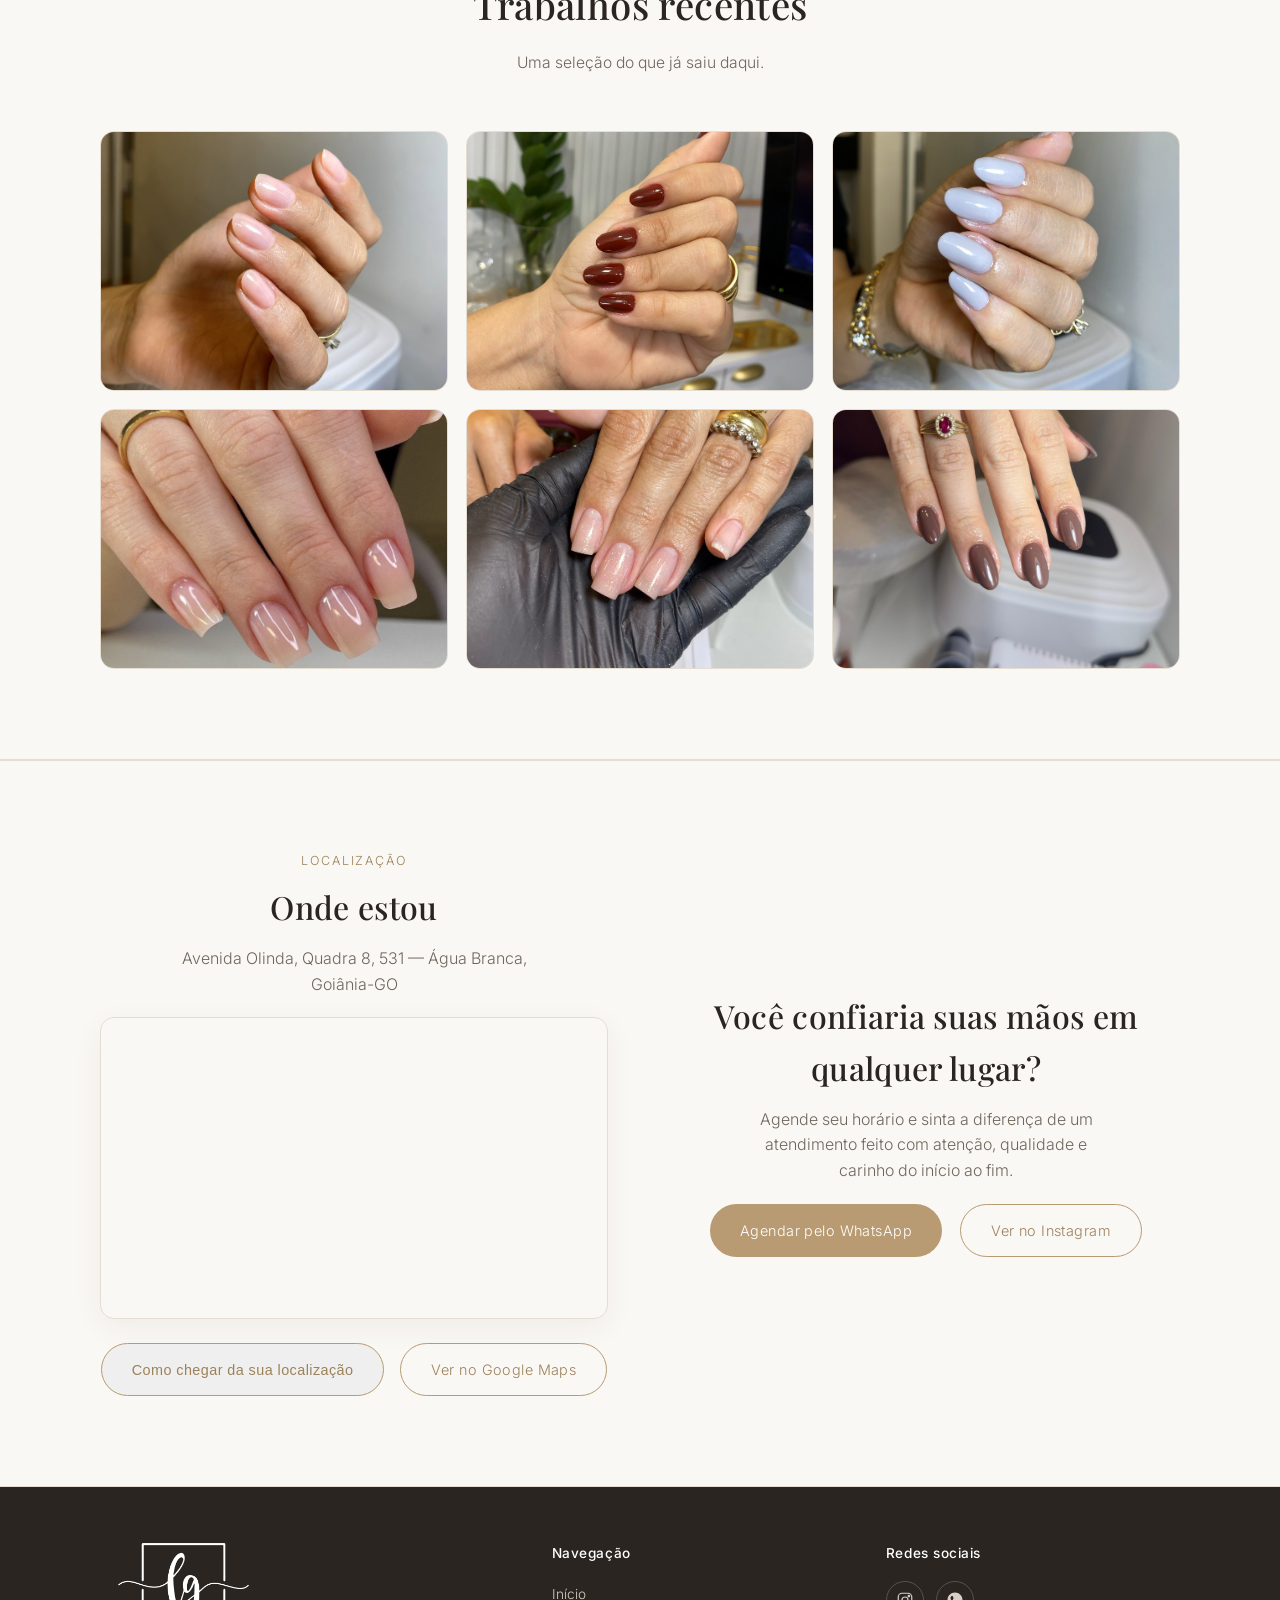
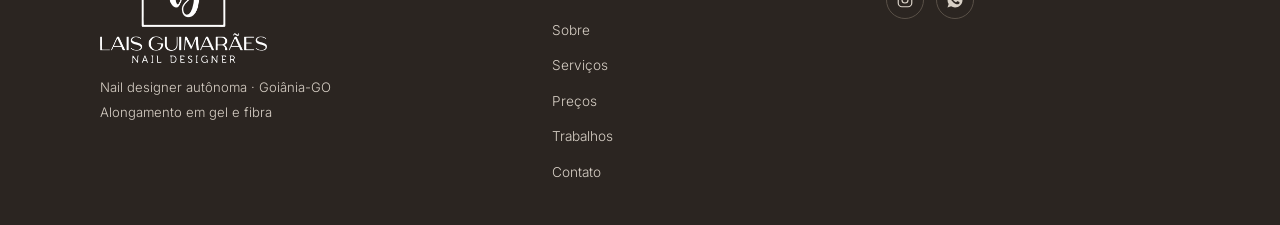
==== commit a8b9d85a: "Atualiza tabela de preços conforme nova tabela da Lais Co-Authored-By: Claude Opus 5.5 <noreply@anth" ====
--- a/index.html
+++ b/index.html
@@ -100,9 +100,9 @@
       <div class="precos-categoria">
         <h3>Unhas tradicionais</h3>
         <div class="precos-lista">
-          <label class="preco-item"><input type="checkbox" class="preco-check" data-label="Mão" data-price="40"><span class="preco-item-nome">Mão</span><span class="preco-item-valor">R$ 40</span></label>
-          <label class="preco-item"><input type="checkbox" class="preco-check" data-label="Pé" data-price="45"><span class="preco-item-nome">Pé</span><span class="preco-item-valor">R$ 45</span></label>
-          <label class="preco-item"><input type="checkbox" class="preco-check" data-label="Mão e pé" data-price="80"><span class="preco-item-nome">Mão e pé</span><span class="preco-item-valor">R$ 80</span></label>
+          <label class="preco-item"><input type="checkbox" class="preco-check" data-label="Mão" data-price="50"><span class="preco-item-nome">Mão</span><span class="preco-item-valor">R$ 50</span></label>
+          <label class="preco-item"><input type="checkbox" class="preco-check" data-label="Pé" data-price="55"><span class="preco-item-nome">Pé</span><span class="preco-item-valor">R$ 55</span></label>
+          <label class="preco-item"><input type="checkbox" class="preco-check" data-label="Mão e pé" data-price="90"><span class="preco-item-nome">Mão e pé</span><span class="preco-item-valor">R$ 90</span></label>
           <label class="preco-item"><input type="checkbox" class="preco-check" data-label="Revitalização" data-price="40"><span class="preco-item-nome">Revitalização</span><span class="preco-item-valor">R$ 40</span></label>
         </div>
       </div>
@@ -110,44 +110,44 @@
       <div class="precos-categoria">
         <h3>Esmaltações</h3>
         <div class="precos-lista">
-          <label class="preco-item"><input type="checkbox" class="preco-check" data-label="Esmaltação nacional" data-price="20"><span class="preco-item-nome">Esmaltação nacional</span><span class="preco-item-valor">R$ 20</span></label>
-          <label class="preco-item"><input type="checkbox" class="preco-check" data-label="Esmaltação em gel" data-price="40"><span class="preco-item-nome">Esmaltação em gel</span><span class="preco-item-valor">R$ 40</span></label>
+          <label class="preco-item"><input type="checkbox" class="preco-check" data-label="Esmaltação tradicional" data-price="27"><span class="preco-item-nome">Tradicional</span><span class="preco-item-valor">R$ 27</span></label>
+          <label class="preco-item"><input type="checkbox" class="preco-check" data-label="Esmaltação em gel" data-price="50"><span class="preco-item-nome">Em gel</span><span class="preco-item-valor">R$ 50</span></label>
         </div>
       </div>
 
       <div class="precos-categoria">
         <h3>Alongamentos e estruturas</h3>
         <div class="precos-lista">
-          <label class="preco-item"><input type="checkbox" class="preco-check" data-label="Fibra de vidro" data-price="200"><span class="preco-item-nome">Fibra de vidro</span><span class="preco-item-valor">R$ 200</span></label>
-          <label class="preco-item"><input type="checkbox" class="preco-check" data-label="Molde F1" data-price="150"><span class="preco-item-nome">Molde F1</span><span class="preco-item-valor">R$ 150</span></label>
-          <label class="preco-item"><input type="checkbox" class="preco-check" data-label="Banho de gel" data-price="130"><span class="preco-item-nome">Banho de gel</span><span class="preco-item-valor">R$ 130</span></label>
+          <label class="preco-item"><input type="checkbox" class="preco-check" data-label="Fibra de vidro" data-price="210"><span class="preco-item-nome">Fibra de vidro</span><span class="preco-item-valor">R$ 210</span></label>
+          <label class="preco-item"><input type="checkbox" class="preco-check" data-label="Molde F1" data-price="160"><span class="preco-item-nome">Molde F1</span><span class="preco-item-valor">R$ 160</span></label>
+          <label class="preco-item"><input type="checkbox" class="preco-check" data-label="Banho de gel" data-price="140"><span class="preco-item-nome">Banho de gel</span><span class="preco-item-valor">R$ 140</span></label>
+          <label class="preco-item"><input type="checkbox" class="preco-check" data-label="Blindagem" data-price="110"><span class="preco-item-nome">Blindagem</span><span class="preco-item-valor">R$ 110</span></label>
         </div>
       </div>
 
       <div class="precos-categoria">
         <h3>Manutenção e remoção</h3>
         <div class="precos-lista">
-          <label class="preco-item"><input type="checkbox" class="preco-check" data-label="Manutenção (Banho/Fibra/Gel)" data-price="130"><span class="preco-item-nome">Banho/Fibra/Gel</span><span class="preco-item-valor">R$ 130</span></label>
-          <label class="preco-item"><input type="checkbox" class="preco-check" data-label="Remoção gel" data-price="40"><span class="preco-item-nome">Remoção gel</span><span class="preco-item-valor">R$ 40</span></label>
-          <label class="preco-item"><input type="checkbox" class="preco-check" data-label="Blindagem (manutenção)" data-price="50"><span class="preco-item-nome">Blindagem</span><span class="preco-item-valor">R$ 50</span></label>
+          <label class="preco-item"><input type="checkbox" class="preco-check" data-label="Manutenção" data-price="140"><span class="preco-item-nome">Manutenção</span><span class="preco-item-valor">R$ 140</span></label>
+          <label class="preco-item"><input type="checkbox" class="preco-check" data-label="Remoção" data-price="50"><span class="preco-item-nome">Remoção</span><span class="preco-item-valor">R$ 50</span></label>
+          <label class="preco-item"><input type="checkbox" class="preco-check" data-label="Blindagem (manutenção)" data-price="60"><span class="preco-item-nome">Blindagem</span><span class="preco-item-valor">R$ 60</span></label>
         </div>
       </div>
 
       <div class="precos-categoria">
         <h3>Finalizações e Detalhes</h3>
         <div class="precos-lista">
-          <label class="preco-item"><input type="checkbox" class="preco-check" data-label="Blindagem" data-price="100"><span class="preco-item-nome">Blindagem</span><span class="preco-item-valor">R$ 100</span></label>
-          <label class="preco-item"><input type="checkbox" class="preco-check" data-label="Top coat cabine" data-price="15"><span class="preco-item-nome">Top coat cabine</span><span class="preco-item-valor">R$ 15</span></label>
-          <label class="preco-item"><input type="checkbox" class="preco-check" data-label="Pó cromado" data-price="40"><span class="preco-item-nome">Pó cromado</span><span class="preco-item-valor">R$ 40</span></label>
-          <label class="preco-item"><input type="checkbox" class="preco-check" data-label="Nail arts" data-price="40"><span class="preco-item-nome">Nail arts</span><span class="preco-item-valor">R$ 40</span></label>
-          <label class="preco-item"><input type="checkbox" class="preco-check" data-label="Unhas avulso" data-price="15"><span class="preco-item-nome">Unhas avulso</span><span class="preco-item-valor">R$ 15</span></label>
+          <label class="preco-item"><input type="checkbox" class="preco-check" data-label="Top coat cabine" data-price="20"><span class="preco-item-nome">Top coat cabine</span><span class="preco-item-valor">R$ 20</span></label>
+          <label class="preco-item"><input type="checkbox" class="preco-check" data-label="Pó cromado" data-price="60"><span class="preco-item-nome">Pó cromado</span><span class="preco-item-valor">R$ 60</span></label>
+          <label class="preco-item"><input type="checkbox" class="preco-check" data-label="Nail arts" data-price="50"><span class="preco-item-nome">Nail arts</span><span class="preco-item-valor">R$ 50</span></label>
+          <label class="preco-item"><input type="checkbox" class="preco-check" data-label="Unhas avulsas" data-price="15"><span class="preco-item-nome">Unhas avulsas</span><span class="preco-item-valor">R$ 15</span></label>
         </div>
       </div>
 
       <div class="precos-categoria">
         <h3>Extra</h3>
         <div class="precos-lista">
-          <label class="preco-item"><input type="checkbox" class="preco-check" data-label="Spa dos pés" data-price="100"><span class="preco-item-nome">Spa dos pés</span><span class="preco-item-valor">R$ 100</span></label>
+          <label class="preco-item"><input type="checkbox" class="preco-check" data-label="Spa dos pés" data-price="150"><span class="preco-item-nome">Spa dos pés</span><span class="preco-item-valor">R$ 150</span></label>
         </div>
       </div>
     </form>
